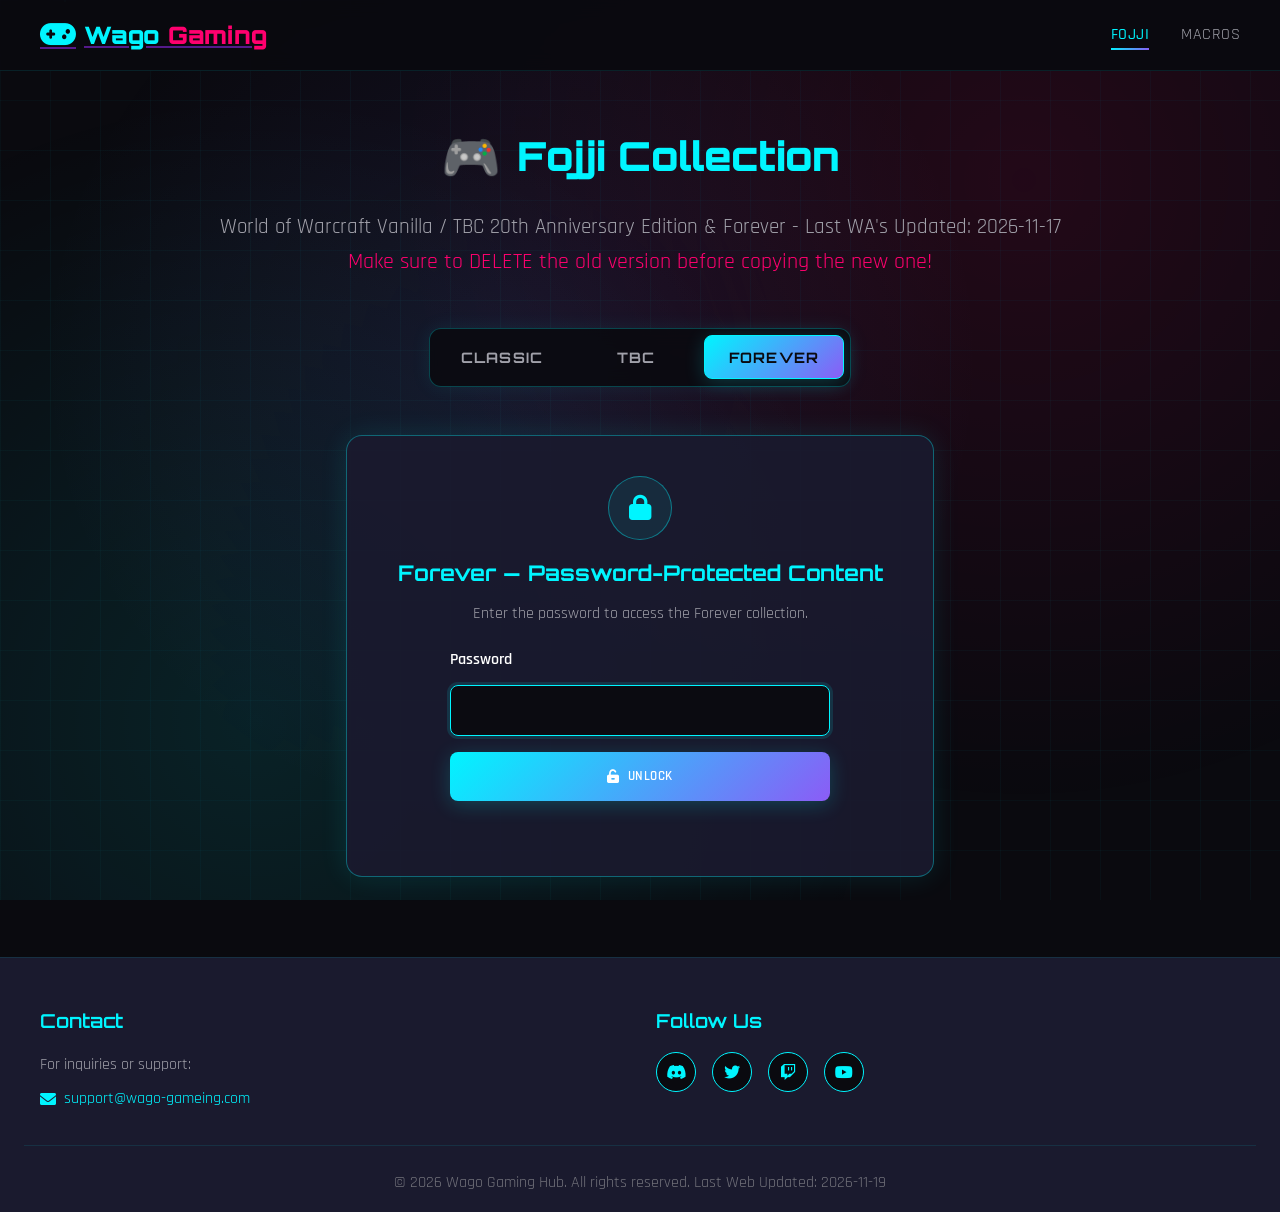
==== index.html @ a2da6bec "- repair a character formats" ====
<!doctype html>
<html lang="en">
  <head>
    <meta charset="UTF-8" />
    <meta name="viewport" content="width=device-width, initial-scale=1.0" />
    <title>Wago Gaming Hub</title>
    <link rel="icon" type="image/svg+xml" href="icons/favicon.ico" />
    <link rel="stylesheet" href="styles.css" />
    <link
      href="https://fonts.googleapis.com/css2?family=Orbitron:wght@400;700;900&family=Rajdhani:wght@300;400;500;600;700&display=swap"
      rel="stylesheet"
    />
    <link rel="stylesheet" href="https://cdnjs.cloudflare.com/ajax/libs/font-awesome/6.0.0/css/all.min.css" />
  </head>
  <body>
    <div class="background-animation">
      <div class="floating-particles"></div>
      <div class="grid-overlay"></div>
    </div>

    <header class="header">
      <nav class="navbar">
        <a href="">
          <div class="logo">
            <i class="fas fa-gamepad"></i>
            <span>Wago <span class="accent">Gaming</span></span>
          </div>
        </a>
        <ul class="nav-links">
          <li><a href="#fojji" class="nav-link active">Fojji</a></li>
          <!--  <li><a href="/files/addons/RXPGuides-v4.10.1.rar" class="nav-link">RestedXP-Forever</a></li>
          <li><a href="/files/addons/Zygor_Release 8.1.35624.rar" class="nav-link">Zygor</a></li>-->
          <li>
            <button id="openMacros" class="nav-link nav-btn">Macros</button>
          </li>
        </ul>
        <div class="hamburger">
          <span></span>
          <span></span>
          <span></span>
        </div>
      </nav>
    </header>

    <main class="main-content">
      <section id="fojji" class="content-section">
        <div class="section-header">
          <h2 class="section-title">
            <span class="section-icon">🎮</span>
            Fojji Collection
          </h2>
          <p class="section-subtitle">
            World of Warcraft Vanilla / TBC 20th Anniversary Edition & Forever - Last WA's Updated: 2026-11-17
          </p>
          <p class="section-info">Make sure to DELETE the old version before copying the new one!</p>

          <!-- MENU -->
          <div id="menuSelect" class="content-menu" role="tablist" aria-label="WoW versions">
            <button type="button" class="content-menu-item" data-menu="ClassicMenu" role="tab" aria-selected="false">
              Classic
            </button>
            <button type="button" class="content-menu-item" data-menu="TBCMenu" role="tab" aria-selected="false">
              TBC
            </button>
            <!--  <button type="button" class="content-menu-item" data-menu="WotLKMenu" role="tab" aria-selected="false">
              WotLK
            </button>-->
            <button
              type="button"
              class="content-menu-item active"
              data-menu="ForeverMenu"
              role="tab"
              aria-selected="true"
            >
              Forever
            </button>
          </div>

          <div id="emptyMenuMessage" class="menu-empty-message" hidden>
            <i class="fas fa-info-circle"></i>
            <span>Ehhez a verzióhoz jelenleg nincs feltöltött adat.</span>
          </div>
        </div>

        <!-- General Tools -->
        <div id="ClassicMenuGeneral" class="category-block">
          <h3 class="category-title">
            <i class="fas fa-cogs"></i>
            General Tools Classic
          </h3>
          <div class="ui-grid">
            <div class="ui-card general">
              <div class="ui-card-header">
                <img src="icons/general/curseforge.png" alt="FojjiCore" width="48" height="48" />
                <span class="version">v1.15.7</span>
              </div>
              <h4>Fojji Core addon</h4>
              <div class="ui-card-footer">
                <a href="https://www.curseforge.com/wow/addons/fojjicore" class="btn-view" target="_blank">
                  <i class="fa-solid fa-copy"></i> CurseForge
                </a>
              </div>
            </div>

            <div class="ui-card general">
              <div class="ui-card-header">
                <img src="icons/general/cog.ico" alt="Essentials" width="48" height="48" />
                <span class="version" title="Older version: 1.0.0">v1.0.1</span>
              </div>
              <h4>Essentials</h4>
              <div class="ui-card-footer">
                <a href="files/classic/essentials.txt" class="btn-download" target="_blank" download>
                  <i class="fas fa-download"></i> Download
                </a>
                <button class="btn-copy" data-file="files/classic/essentials.txt">
                  <i class="fa-solid fa-copy"></i> Copy WA
                </button>
              </div>
            </div>

            <div class="ui-card general">
              <div class="ui-card-header">
                <img src="icons/general/anchor.ico" alt="Anchor" width="48" height="48" />
                <span class="version" title="Older version: 1.0.0">v1.0.1</span>
              </div>
              <h4>Raid Pack Anchor</h4>
              <div class="ui-card-footer">
                <a href="files/classic/raid-pack-anchor.txt" class="btn-download" target="_blank" download>
                  <i class="fas fa-download"></i> Download
                </a>
                <button class="btn-copy" data-file="files/classic/raid-pack-anchor.txt">
                  <i class="fa-solid fa-copy"></i> Copy WA
                </button>
              </div>
            </div>

            <div class="ui-card general">
              <div class="ui-card-header">
                <img src="icons/general/consu.ico" alt="Consume" width="48" height="48" />
                <!-- <span class="version-new">new ver.</span> -->
                <span class="version" title="Older version: 1.0.0">v1.0.8</span>
              </div>
              <h4>Consume Bar</h4>
              <div class="ui-card-footer">
                <a href="files/classic/consume-bar.txt" class="btn-download" target="_blank" download>
                  <i class="fas fa-download"></i> Download
                </a>
                <button class="btn-copy" data-file="files/classic/consume-bar.txt">
                  <i class="fa-solid fa-copy"></i> Copy WA
                </button>
              </div>
            </div>
            <div class="ui-card general">
              <div class="ui-card-header">
                <img src="icons/general/enemynameplate.png" alt="enemynameplate" width="48" height="48" />
                <!-- <span class="version-new">New</span> -->
                <span class="version" title="Older version: 1.0.0">v1.0.1</span>
              </div>
              <h4>Enemy Nameplate</h4>
              <div class="ui-card-footer">
                <a href="files/classic/enemynameplate.txt" class="btn-download" target="_blank" download>
                  <i class="fas fa-download"></i> Download
                </a>
                <button class="btn-copy" data-file="files/classic/enemynameplate.txt">
                  <i class="fa-solid fa-copy"></i> Copy WA
                </button>
              </div>
            </div>
            <div class="ui-card general">
              <div class="ui-card-header">
                <img src="icons/general/classicautomarker.png" alt="classicautomarker.txt" width="48" height="48" />
                <!-- <span class="version-new">New</span> -->
                <span class="version" title="Older version: 1.0.0">v1.0.1</span>
              </div>
              <h4>Classic Auto Marker</h4>
              <div class="ui-card-footer">
                <a href="files/classic/classicautomarker.txt" class="btn-download" target="_blank" download>
                  <i class="fas fa-download"></i> Download
                </a>
                <button class="btn-copy" data-file="files/classic/classicautomarker.txt">
                  <i class="fa-solid fa-copy"></i> Copy WA
                </button>
              </div>
            </div>
          </div>
        </div>

        <!-- Raid Packs -->
        <div id="ClassicMenuRaids" class="category-block">
          <h3 class="category-title">
            <i class="fas fa-dungeon"></i>
            Raid Packs Classic
          </h3>

          <div class="ui-grid">
            <div class="ui-card raid">
              <div class="ui-card-header">
                <img src="icons/classic/naxx.svg" alt="Naxxramas" width="48" height="48" />
                <!-- <span class="version-new">new ver.</span> -->
                <span class="version" title="Older version: 1.0.1">v1.0.15</span>
              </div>
              <h4>Naxxramas</h4>
              <div class="ui-card-footer">
                <a href="files/classic/naxxramas.txt" class="btn-download" target="_blank" download>
                  <i class="fas fa-download"></i> Download
                </a>
                <button class="btn-copy" data-file="files/classic/naxxramas.txt">
                  <i class="fa-solid fa-copy"></i> Copy WA
                </button>
              </div>
            </div>

            <div class="ui-card raid">
              <div class="ui-card-header">
                <img src="icons/classic/aq.png" alt="AQ" width="48" height="48" />
                <span class="version" title="Older version: 1.0.6">v1.0.7</span>
              </div>
              <h4>Temple of Ahn'Qiraj</h4>
              <div class="ui-card-footer">
                <a href="files/classic/aq40.txt" class="btn-download" target="_blank" download>
                  <i class="fas fa-download"></i> Download
                </a>
                <button class="btn-copy" data-file="files/classic/aq40.txt">
                  <i class="fa-solid fa-copy"></i> Copy WA
                </button>
              </div>
            </div>

            <div class="ui-card raid">
              <div class="ui-card-header">
                <img src="icons/classic/zulgurub.png" alt="ZG" width="48" height="48" />
                <span class="version" title="Older version: 1.0.2">v1.0.4</span>
              </div>
              <h4>Zul'Gurub</h4>
              <div class="ui-card-footer">
                <a href="files/classic/zul-gurub.txt" class="btn-download" target="_blank" download>
                  <i class="fas fa-download"></i> Download
                </a>
                <button class="btn-copy" data-file="files/classic/zul-gurub.txt">
                  <i class="fa-solid fa-copy"></i> Copy WA
                </button>
              </div>
            </div>

            <div class="ui-card raid">
              <div class="ui-card-header">
                <img src="icons/classic/bwl.png" alt="BWL" width="48" height="48" />
                <span class="version" title="Older version: 1.0.5">v1.0.6</span>
              </div>
              <h4>Blackwing Lair</h4>
              <div class="ui-card-footer">
                <a href="files/classic/bwl.txt" class="btn-download" target="_blank" download>
                  <i class="fas fa-download"></i> Download
                </a>
                <button class="btn-copy" data-file="files/classic/bwl.txt">
                  <i class="fa-solid fa-copy"></i> Copy WA
                </button>
              </div>
            </div>

            <div class="ui-card raid">
              <div class="ui-card-header">
                <img src="icons/classic/mc.png" alt="MC" width="48" height="48" />
                <span class="version" title="Older version: 1.0.0">v1.0.3</span>
              </div>
              <h4>Molten Core</h4>
              <div class="ui-card-footer">
                <a href="files/classic/molten-core.txt" class="btn-download" target="_blank" download>
                  <i class="fas fa-download"></i> Download
                </a>
                <button class="btn-copy" data-file="files/classic/molten-core.txt">
                  <i class="fa-solid fa-copy"></i> Copy WA
                </button>
              </div>
            </div>
          </div>
        </div>
        <!-- General Tools TBC-->
        <div id="TBCMenuGeneral" class="category-block">
          <h3 class="category-title">
            <i class="fas fa-cogs"></i>
            General Tools TBC
          </h3>
          <div class="ui-grid">
            <div class="ui-card general">
              <div class="ui-card-header">
                <img src="icons/general/curseforge.png" alt="FojjiCore" width="48" height="48" />
                <span class="version">v1.15.7</span>
              </div>
              <h4>Fojji Core addon</h4>
              <div class="ui-card-footer">
                <a href="https://www.curseforge.com/wow/addons/fojjicore" class="btn-view" target="_blank">
                  <i class="fa-solid fa-copy"></i> CurseForge
                </a>
              </div>
            </div>
            <div class="ui-card general">
              <div class="ui-card-header">
                <img src="icons/TBC/Teron.png" alt="TeronGame" width="48" height="48" />
                <span class="version">v1.0.0</span>
              </div>
              <h4>TeronGame</h4>
              <div class="ui-card-footer">
                <a href="https://zsolikacska.github.io/TeronGame/" class="btn-view" target="_blank">
                  <i class="fa-solid fa-copy"></i> LINK
                </a>
              </div>
            </div>
            <div class="ui-card general">
              <div class="ui-card-header">
                <img src="icons/TBC/dungeontbc.png" alt="DungeonPack1" width="48" height="48" />
                <span class="version" title="Older version: 1.0.11">v1.0.12</span>
              </div>
              <h4>Dungeon Pack 1</h4>
              <div class="ui-card-footer">
                <a href="files/TBC/dungeon_pack_1.txt" class="btn-download" target="_blank" download>
                  <i class="fas fa-download"></i> Download
                </a>
                <button class="btn-copy" data-file="files/TBC/dungeon_pack_1.txt">
                  <i class="fa-solid fa-copy"></i> Copy WA
                </button>
              </div>
            </div>
            <div class="ui-card general">
              <div class="ui-card-header">
                <img src="icons/TBC/dungeontbc.png" alt="DungeonPack1" width="48" height="48" />
                <span class="version" title="Older version: 1.0.6">v1.0.7</span>
              </div>
              <h4>Dungeon Pack 2</h4>
              <div class="ui-card-footer">
                <a href="files/TBC/dungeon_pack_2.txt" class="btn-download" target="_blank" download>
                  <i class="fas fa-download"></i> Download
                </a>
                <button class="btn-copy" data-file="files/TBC/dungeon_pack_2.txt">
                  <i class="fa-solid fa-copy"></i> Copy WA
                </button>
              </div>
            </div>
            <div class="ui-card general">
              <div class="ui-card-header">
                <img src="icons/TBC/dungeontbc.png" alt="DungeonPack1" width="48" height="48" />
                <span class="version" title="Older version: 1.0.1">v1.0.2</span>
              </div>
              <h4>Dungeon Packs API</h4>
              <div class="ui-card-footer">
                <a href="files/TBC/dungeon_pack_ext.txt" class="btn-download" target="_blank" download>
                  <i class="fas fa-download"></i> Download
                </a>
                <button class="btn-copy" data-file="files/TBC/dungeon_pack_ext.txt">
                  <i class="fa-solid fa-copy"></i> Copy WA
                </button>
              </div>
            </div>
            <!--
            <div class="ui-card general">
              <div class="ui-card-header">
                <img src="icons/general/cog.ico" alt="Essentials" width="48" height="48" />
                <span class="version" title="Older version: 1.0.0">v1.0.1</span>
              </div>
              <h4>Essentials</h4>
              <div class="ui-card-footer">
                <a href="files/TBC/essentials.txt" class="btn-download" target="_blank" download>
                  <i class="fas fa-download"></i> Download
                </a>
                <button class="btn-copy" data-file="files/TBC/essentials.txt">
                  <i class="fa-solid fa-copy"></i> Copy WA
                </button>
              </div>
            </div>

            <div class="ui-card general">
              <div class="ui-card-header">
                <img src="icons/general/anchor.ico" alt="Anchor" width="48" height="48" />
                <span class="version" title="Older version: 1.0.0">v1.0.1</span>
              </div>
              <h4>Raid Pack Anchor</h4>
              <div class="ui-card-footer">
                <a href="files/TBC/raid-pack-anchor.txt" class="btn-download" target="_blank" download>
                  <i class="fas fa-download"></i> Download
                </a>
                <button class="btn-copy" data-file="files/TBC/raid-pack-anchor.txt">
                  <i class="fa-solid fa-copy"></i> Copy WA
                </button>
              </div>
            </div>

            <div class="ui-card general">
              <div class="ui-card-header">
                <img src="icons/general/consu.ico" alt="Consume" width="48" height="48" />
                <span class="version-new">new ver.</span>
                <span class="version" title="Older version: 1.0.0">v1.0.8</span>
              </div>
              <h4>Consume Bar</h4>
              <div class="ui-card-footer">
                <a href="files/TBC/consume-bar.txt" class="btn-download" target="_blank" download>
                  <i class="fas fa-download"></i> Download
                </a>
                <button class="btn-copy" data-file="files/TBC/consume-bar.txt">
                  <i class="fa-solid fa-copy"></i> Copy WA
                </button>
              </div>
            </div>
            <div class="ui-card general">
              <div class="ui-card-header">
                <img src="icons/general/enemynameplate.png" alt="enemynameplate" width="48" height="48" />
                <span class="version-new">New</span>
                <span class="version" title="Older version: 1.0.0">v1.0.1</span>
              </div>
              <h4>Enemy Nameplate</h4>
              <div class="ui-card-footer">
                <a href="files/TBC/enemynameplate.txt" class="btn-download" target="_blank" download>
                  <i class="fas fa-download"></i> Download
                </a>
                <button class="btn-copy" data-file="files/TBC/enemynameplate.txt">
                  <i class="fa-solid fa-copy"></i> Copy WA
                </button>
              </div>
            </div>  -->
            <div class="ui-card general">
              <div class="ui-card-header">
                <img src="icons/general/classicautomarker.png" alt="tbcautomarker" width="48" height="48" />
                <!-- <span class="version-new">New</span> -->
                <span class="version" title="Older version: 1.0.0">v1.0.2</span>
              </div>
              <h4>TBC Auto Marker</h4>
              <div class="ui-card-footer">
                <a href="files/TBC/auto_marker_tbc.txt" class="btn-download" target="_blank" download>
                  <i class="fas fa-download"></i> Download
                </a>
                <button class="btn-copy" data-file="files/TBC/auto_marker_tbc.txt">
                  <i class="fa-solid fa-copy"></i> Copy WA
                </button>
              </div>
            </div>
            <div class="ui-card general">
              <div class="ui-card-header">
                <img src="icons/general/buff_tracker.png" alt="tbcbuff_tracker" width="48" height="48" />
                <!-- <span class="version-new">New</span> -->
                <span class="version" title="Older version: 1.0.0">v1.0.0</span>
              </div>
              <h4>Buff tracker</h4>
              <div class="ui-card-footer">
                <a href="files/TBC/buff_tracker.txt" class="btn-download" target="_blank" download>
                  <i class="fas fa-download"></i> Download
                </a>
                <button class="btn-copy" data-file="files/TBC/buff_tracker.txt">
                  <i class="fa-solid fa-copy"></i> Copy WA
                </button>
              </div>
            </div>
            <div class="ui-card general">
              <div class="ui-card-header">
                <img src="icons/general/debuff_tracker.png" alt="tbcbuff_tracker" width="48" height="48" />
                <!-- <span class="version-new">New</span> -->
                <span class="version" title="Older version: 1.0.0">v1.0.2</span>
              </div>
              <h4>Debuff tracker</h4>
              <div class="ui-card-footer">
                <a href="files/TBC/debuff_tracker.txt" class="btn-download" target="_blank" download>
                  <i class="fas fa-download"></i> Download
                </a>
                <button class="btn-copy" data-file="files/TBC/debuff_tracker.txt">
                  <i class="fa-solid fa-copy"></i> Copy WA
                </button>
              </div>
            </div>
            <div class="ui-card general">
              <div class="ui-card-header">
                <img src="icons/general/gear_checker.png" alt="tbcgear_checker" width="48" height="48" />
                <!-- <span class="version-new">New</span> -->
                <span class="version" title="Older version: 1.0.0">v1.0.0</span>
              </div>
              <h4>Gear checker</h4>
              <div class="ui-card-footer">
                <a href="files/TBC/gear_checker.txt" class="btn-download" target="_blank" download>
                  <i class="fas fa-download"></i> Download
                </a>
                <button class="btn-copy" data-file="files/TBC/gear_checker.txt">
                  <i class="fa-solid fa-copy"></i> Copy WA
                </button>
              </div>
            </div>
            <div class="ui-card general">
              <div class="ui-card-header">
                <img
                  src="icons/general/item_and_trinket_tracker.png"
                  alt="tbcitem_and_trinket_tracker"
                  width="48"
                  height="48"
                />
                <!-- <span class="version-new">New</span> -->
                <span class="version" title="Older version: 1.0.6">v1.0.7</span>
              </div>
              <h4>Item & trinket tracker</h4>
              <div class="ui-card-footer">
                <a href="files/TBC/item_and_trinket_tracker.txt" class="btn-download" target="_blank" download>
                  <i class="fas fa-download"></i> Download
                </a>
                <button class="btn-copy" data-file="files/TBC/item_and_trinket_tracker.txt">
                  <i class="fa-solid fa-copy"></i> Copy WA
                </button>
              </div>
            </div>
            <div class="ui-card general">
              <div class="ui-card-header">
                <img src="icons/general/town_consume_helper.png" alt="tbctown_consume_helper" width="48" height="48" />
                <!-- <span class="version-new">New</span> -->
                <span class="version" title="Older version: 1.0.0">v1.0.4</span>
              </div>
              <h4>Town consume helper</h4>
              <div class="ui-card-footer">
                <a href="files/TBC/town_consume_helper.txt" class="btn-download" target="_blank" download>
                  <i class="fas fa-download"></i> Download
                </a>
                <button class="btn-copy" data-file="files/TBC/town_consume_helper.txt">
                  <i class="fa-solid fa-copy"></i> Copy WA
                </button>
              </div>
            </div>
            <div class="ui-card general">
              <div class="ui-card-header">
                <img src="icons/general/consumable2_re.png" alt="tbc_consumable" width="48" height="48" />
                <!-- <span class="version-new">New</span> -->
                <span class="version" title="Older version: 1.0.0">v1.0.4</span>
              </div>
              <h4>Consumables</h4>
              <div class="ui-card-footer">
                <a href="files/TBC/consumable.txt" class="btn-download" target="_blank" download>
                  <i class="fas fa-download"></i> Download
                </a>
                <button class="btn-copy" data-file="files/TBC/consumable.txt">
                  <i class="fa-solid fa-copy"></i> Copy WA
                </button>
              </div>
            </div>
          </div>
        </div>

        <!-- Raid Packs TBC -->
        <div id="TBCMenuRaids" class="category-block">
          <h3 class="category-title">
            <i class="fas fa-dungeon"></i>
            Raid Packs TBC
          </h3>

          <div class="ui-grid">
            <div class="ui-card raid">
              <div class="ui-card-header">
                <img src="icons/TBC/swp.png" alt="SWP" width="48" height="48" />
                <!-- <span class="version-new">new ver.</span> -->
                <span class="version" title="Older version: 1.0.0">v1.0.0</span>
              </div>
              <h4>SWP</h4>
              <div class="ui-card-footer">
                <a href="files/TBC/swp.txt" class="btn-download" target="_blank" download>
                  <i class="fas fa-download"></i> Download
                </a>
                <button class="btn-copy" data-file="files/TBC/swp.txt"><i class="fa-solid fa-copy"></i> Copy WA</button>
              </div>
            </div>

            <div class="ui-card raid">
              <div class="ui-card-header">
                <img src="icons/TBC/zulaman.png" alt="Zul'Aman" width="48" height="48" />
                <!-- <span class="version-new">new ver.</span> -->
                <span class="version" title="Older version: 1.0.0">v1.0.5</span>
              </div>
              <h4>Zul'Aman</h4>
              <div class="ui-card-footer">
                <a href="files/TBC/zulaman.txt" class="btn-download" target="_blank" download>
                  <i class="fas fa-download"></i> Download
                </a>
                <button class="btn-copy" data-file="files/TBC/zulaman.txt">
                  <i class="fa-solid fa-copy"></i> Copy WA
                </button>
              </div>
            </div>

            <div class="ui-card raid">
              <div class="ui-card-header">
                <img src="icons/TBC/blacktemple.png" alt="Black Temple" width="48" height="48" />
                <!--<span class="version-new">New</span>--->
                <span class="version" title="Older version: 1.0.0">v1.1.0</span>
              </div>
              <h4>Black Temple part 1</h4>
              <div class="ui-card-footer">
                <a href="files/TBC/blacktemple_p1.txt" class="btn-download" target="_blank" download>
                  <i class="fas fa-download"></i> Download
                </a>
                <button class="btn-copy" data-file="files/TBC/blacktemple_p1.txt">
                  <i class="fa-solid fa-copy"></i> Copy WA
                </button>
              </div>
            </div>

            <div class="ui-card raid">
              <div class="ui-card-header">
                <img src="icons/TBC/blacktemple.png" alt="Black Temple" width="48" height="48" />
                <!--<span class="version-new">New</span>--->
                <span class="version" title="Older version: 1.0.0">v1.1.0</span>
              </div>
              <h4>Black Temple part 2</h4>
              <div class="ui-card-footer">
                <a href="files/TBC/blacktemple_p2.txt" class="btn-download" target="_blank" download>
                  <i class="fas fa-download"></i> Download
                </a>
                <button class="btn-copy" data-file="files/TBC/blacktemple_p2.txt">
                  <i class="fa-solid fa-copy"></i> Copy WA
                </button>
              </div>
            </div>

            <div class="ui-card raid">
              <div class="ui-card-header">
                <img src="icons/TBC/hyjal.png" alt="Hyjal" width="48" height="48" />
                <!--<span class="version-new">New</span>--->
                <span class="version" title="Older version: 1.0.0">v1.1.1</span>
              </div>
              <h4>Hyjal</h4>
              <div class="ui-card-footer">
                <a href="files/TBC/hyjal.txt" class="btn-download" target="_blank" download>
                  <i class="fas fa-download"></i> Download
                </a>
                <button class="btn-copy" data-file="files/TBC/hyjal.txt">
                  <i class="fa-solid fa-copy"></i> Copy WA
                </button>
              </div>
            </div>

            <div class="ui-card raid">
              <div class="ui-card-header">
                <img src="icons/TBC/hyjal.png" alt="BT & Hyjal" width="48" height="48" />
                <!--<span class="version-new">New</span>-->
                <span class="version" title="Older version: 1.0.0">v1.1.0</span>
              </div>
              <h4>BT & Hyjal Raid Frames</h4>
              <div class="ui-card-footer">
                <a href="files/TBC/bt_hyjal_raid_frames.txt" class="btn-download" target="_blank" download>
                  <i class="fas fa-download"></i> Download
                </a>
                <button class="btn-copy" data-file="files/TBC/bt_hyjal_raid_frames.txt">
                  <i class="fa-solid fa-copy"></i> Copy WA
                </button>
              </div>
            </div>

            <div class="ui-card raid">
              <div class="ui-card-header">
                <img src="icons/TBC/ssc.png" alt="SSCTK" width="48" height="48" />
                <!--  <span class="version-new">New</span> -->
                <span class="version" title="Older version: 2.0.0">v2.0.2</span>
              </div>
              <h4>SSC & TK</h4>
              <div class="ui-card-footer">
                <a href="files/TBC/ssctk.txt" class="btn-download" target="_blank" download>
                  <i class="fas fa-download"></i> Download
                </a>
                <button class="btn-copy" data-file="files/TBC/ssctk.txt">
                  <i class="fa-solid fa-copy"></i> Copy WA
                </button>
              </div>
            </div>

            <div class="ui-card raid">
              <div class="ui-card-header">
                <img src="icons/TBC/ssc.png" alt="SSCTK" width="48" height="48" />
                <!--  <span class="version-new">New</span> -->
                <span class="version" title="Older version: 1.0.0">v2.0.0</span>
              </div>
              <h4>SSC & TK Raid Frames</h4>
              <div class="ui-card-footer">
                <a href="files/TBC/ssctk_raid_frames.txt" class="btn-download" target="_blank" download>
                  <i class="fas fa-download"></i> Download
                </a>
                <button class="btn-copy" data-file="files/TBC/ssctk_raid_frames.txt">
                  <i class="fa-solid fa-copy"></i> Copy WA
                </button>
              </div>
            </div>

            <div class="ui-card raid">
              <div class="ui-card-header">
                <img src="icons/TBC/glm.png" alt="GLM" width="48" height="48" />
                <!-- <span class="version-new">New</span> -->
                <span class="version" title="Older version: 1.0.2">v1.0.3</span>
              </div>
              <h4>Gruul & Magtheridon</h4>
              <div class="ui-card-footer">
                <a href="files/TBC/glm.txt" class="btn-download" target="_blank" download>
                  <i class="fas fa-download"></i> Download
                </a>
                <button class="btn-copy" data-file="files/TBC/glm.txt"><i class="fa-solid fa-copy"></i> Copy WA</button>
              </div>
            </div>

            <div class="ui-card raid">
              <div class="ui-card-header">
                <img src="icons/TBC/karazhan.png" alt="Karazhan" width="48" height="48" />
                <!--  <span class="version-new">New</span> -->
                <span class="version" title="Older version: 1.0.5">v1.0.7</span>
              </div>
              <h4>Karazhan</h4>
              <div class="ui-card-footer">
                <a href="files/TBC/karazhan.txt" class="btn-download" target="_blank" download>
                  <i class="fas fa-download"></i> Download
                </a>
                <button class="btn-copy" data-file="files/TBC/karazhan.txt">
                  <i class="fa-solid fa-copy"></i> Copy WA
                </button>
              </div>
            </div>
            <div class="ui-card raid">
              <div class="ui-card-header">
                <img src="icons/TBC/karazhan.png" alt="Karazhan_raid_frames" width="48" height="48" />
                <!-- <span class="version-new">New</span> -->
                <span class="version" title="Older version: 1.0.0">v1.0.1</span>
              </div>
              <h4>Karazhan Raid Frames</h4>
              <div class="ui-card-footer">
                <a href="files/TBC/karazhan_raid_frames.txt" class="btn-download" target="_blank" download>
                  <i class="fas fa-download"></i> Download
                </a>
                <button class="btn-copy" data-file="files/TBC/karazhan_raid_frames.txt">
                  <i class="fa-solid fa-copy"></i> Copy WA
                </button>
              </div>
            </div>
          </div>
        </div>

        <!-- Forever content is kept encrypted in json and injected only after decryption. -->
        <div id="foreverLockPanel" class="forever-lock-panel" hidden>
          <div class="forever-lock-card">
            <div class="forever-lock-icon"><i class="fas fa-lock" aria-hidden="true"></i></div>
            <h3>Forever — Password-Protected Content</h3>
            <p>Enter the password to access the Forever collection.</p>
            <form id="foreverUnlockForm" autocomplete="on">
              <label for="foreverPassword">Password</label>
              <input
                id="foreverPassword"
                name="password"
                type="password"
                autocomplete="current-password"
                required
                minlength="1"
              />
              <button id="foreverUnlockButton" type="submit" class="btn btn-primary">
                <i class="fas fa-unlock-alt" aria-hidden="true"></i> Unlock
              </button>
              <p id="foreverUnlockMessage" class="forever-unlock-message" role="status" aria-live="polite"></p>
            </form>
          </div>
        </div>
        <div id="foreverContentMount" hidden></div>
      </section>
    </main>

    <!-- MACROS POPUP -->
    <div id="macrosModal" class="modal">
      <div class="modal-content">
        <span class="close-modal">&times;</span>
        <h3>Macros</h3>
        <div class="macro-buttons">
          <button
            class="btn-copy-macro"
            data-file="files/macros/gettohs.txt"
            data-tooltip="Go to instance, use macro, tadaa!"
          >
            GettoHS Macro
          </button>
          <button
            class="btn-copy-macro"
            data-file="files/macros/rightclickbuy.txt"
            data-tooltip="Edit/Use macro, spam right click on the NPC to buy!"
          >
            Buyer Macro
          </button>
          <button
            class="btn-copy-macro"
            data-file="files/macros/focus.txt"
            data-tooltip="Use macro - focus target and cast spell, and whisper the focused target!"
          >
            Focus Cast Macro
          </button>
          <button
            class="btn-copy-macro"
            data-file="files/macros/maxdistance.txt"
            data-tooltip="Use macro - Expand the view distance."
          >
            Max Distance Macro
          </button>
          <button
            class="btn-copy-macro"
            data-file="files/macros/rested.txt"
            data-tooltip="Use macro - show how many rested XP you have."
          >
            Rested XP Macro
          </button>
          <button
            class="btn-copy-macro"
            data-file="files/macros/nodeath.txt"
            data-tooltip="Use macro - disable death FX."
          >
            No Death FX Macro
          </button>
        </div>
      </div>
    </div>

    <footer class="footer">
      <div class="footer-content">
        <div class="footer-section">
          <h4>Contact</h4>
          <p>For inquiries or support:</p>
          <a href="mailto:support@wago-gameing.com" class="contact-link">
            <i class="fas fa-envelope"></i>
            support@wago-gameing.com
          </a>
        </div>
        <div class="footer-section">
          <h4>Follow Us</h4>
          <div class="social-links">
            <a href="https://discord.com/" target="_blank"><i class="fab fa-discord"></i></a>
            <a href="https://x.com/" target="_blank"><i class="fab fa-twitter"></i></a>
            <a href="https://www.twitch.tv/" target="_blank"><i class="fab fa-twitch"></i></a>
            <a href="https://www.youtube.com/" target="_blank"><i class="fab fa-youtube"></i></a>
          </div>
        </div>
      </div>
      <div class="footer-bottom">
        <p>&copy; 2026 Wago Gaming Hub. All rights reserved. Last Web Updated: 2026-11-19</p>
      </div>
    </footer>
    <script src="script.js"></script>
  </body>
</html>
---- styles.css ----
/* Reset and Base Styles */
* {
    margin: 0;
    padding: 0;
    box-sizing: border-box;
}

:root {
    /* Modern Gaming Color Palette */
    --primary-color: #00f5ff;
    --secondary-color: #ff006e;
    --accent-color: #8b5cf6;
    --success-color: #10b981;
    --warning-color: #f59e0b;
    --error-color: #ef4444;
    
    /* Dark Theme Colors */
    --bg-primary: #0a0a0f;
    --bg-secondary: #1a1a2e;
    --bg-tertiary: #16213e;
    --bg-card: #1e1e2e;
    --bg-hover: #2a2a3e;
    
    /* Text Colors */
    --text-primary: #ffffff;
    --text-secondary: #a1a1aa;
    --text-muted: #71717a;
    
    /* Gradients */
    --gradient-primary: linear-gradient(135deg, var(--primary-color), var(--accent-color));
    --gradient-secondary: linear-gradient(135deg, var(--secondary-color), var(--accent-color));
    --gradient-dark: linear-gradient(135deg, #1a1a2e, #16213e);
    
    /* Fonts */
    --font-primary: 'Orbitron', monospace;
    --font-secondary: 'Rajdhani', sans-serif;
    
    /* Spacing */
    --spacing-xs: 0.25rem;
    --spacing-sm: 0.5rem;
    --spacing-md: 1rem;
    --spacing-lg: 1.5rem;
    --spacing-xl: 2rem;
    --spacing-2xl: 3rem;
    
    /* Border Radius */
    --border-radius: 0.5rem;
    --border-radius-lg: 1rem;
    
    /* Shadows */
    --shadow-sm: 0 2px 10px rgba(0, 245, 255, 0.1);
    --shadow-md: 0 4px 20px rgba(0, 245, 255, 0.2);
    --shadow-lg: 0 8px 40px rgba(0, 245, 255, 0.3);
    --shadow-glow: 0 0 20px rgba(0, 245, 255, 0.5);
    
    /* Transitions */
    --transition-fast: 0.2s ease;
    --transition-normal: 0.3s ease;
    --transition-slow: 0.5s ease;
}

body {
    font-family: var(--font-secondary);
    background: var(--bg-primary);
    color: var(--text-primary);
    line-height: 1.6;
    overflow-x: hidden;
}

/* Background Animation */
.background-animation {
    position: fixed;
    top: 0;
    left: 0;
    width: 100%;
    height: 100%;
    z-index: -1;
    overflow: hidden;
}

.floating-particles {
    position: absolute;
    width: 100%;
    height: 100%;
    background: radial-gradient(circle at 20% 80%, rgba(0, 245, 255, 0.1) 0%, transparent 50%),
                radial-gradient(circle at 80% 20%, rgba(255, 0, 110, 0.1) 0%, transparent 50%),
                radial-gradient(circle at 40% 40%, rgba(139, 92, 246, 0.1) 0%, transparent 50%);
    animation: float 10s ease-in-out infinite;
}

.grid-overlay {
    position: absolute;
    width: 100%;
    height: 100%;
    background-image: 
        linear-gradient(rgba(0, 245, 255, 0.03) 1px, transparent 1px),
        linear-gradient(90deg, rgba(0, 245, 255, 0.03) 1px, transparent 1px);
    background-size: 50px 50px;
    animation: gridMove 20s linear infinite;
}

@keyframes float {
    0%, 100% { transform: translateY(0px) rotate(0deg); }
    50% { transform: translateY(-20px) rotate(180deg); }
}

@keyframes gridMove {
    0% { transform: translate(0, 0); }
    100% { transform: translate(50px, 50px); }
}

/* Header Styles */
.header {
    position: fixed;
    top: 0;
    left: 0;
    width: 100%;
    background: rgba(10, 10, 15, 0.95);
    backdrop-filter: blur(10px);
    border-bottom: 1px solid rgba(0, 245, 255, 0.1);
    z-index: 1000;
    padding: 0 var(--spacing-lg);
}

.navbar {
    display: flex;
    justify-content: space-between;
    align-items: center;
    max-width: 1200px;
    margin: 0 auto;
    height: 70px;
}

.logo {
    display: flex;
    align-items: center;
    font-family: var(--font-primary);
    font-size: 1.5rem;
    font-weight: 900;
    color: var(--primary-color);
    text-decoration: none;
    gap: var(--spacing-sm);
}

.logo i {
    font-size: 1.8rem;
    animation: pulse 2s infinite;
}

.logo .accent {
    color: var(--secondary-color);
}

@keyframes pulse {
    0%, 100% { transform: scale(1); }
    50% { transform: scale(1.1); }
}

.nav-links {
    display: flex;
    list-style: none;
    gap: var(--spacing-xl);
}

.nav-link {
    color: var(--text-secondary);
    text-decoration: none;
    font-weight: 500;
    text-transform: uppercase;
    letter-spacing: 0.5px;
    position: relative;
    transition: var(--transition-normal);
}

.nav-link::after {
    content: '';
    position: absolute;
    bottom: -5px;
    left: 0;
    width: 0;
    height: 2px;
    background: var(--gradient-primary);
    transition: var(--transition-normal);
}

.nav-link:hover,
.nav-link.active {
    color: var(--primary-color);
}

.nav-link:hover::after,
.nav-link.active::after {
    width: 100%;
}

.hamburger {
    display: none;
    flex-direction: column;
    cursor: pointer;
}

.hamburger span {
    width: 25px;
    height: 3px;
    background: var(--primary-color);
    margin: 3px 0;
    transition: var(--transition-normal);
}

/* Main Content */
.main-content {
    margin-top: 70px;
}

/* Hero Section */
.hero-section {
    min-height: 100vh;
    display: flex;
    align-items: center;
    justify-content: center;
    padding: var(--spacing-2xl);
    background: var(--gradient-dark);
    position: relative;
}

.hero-content {
    max-width: 1200px;
    display: grid;
    grid-template-columns: 1fr 1fr;
    gap: var(--spacing-2xl);
    align-items: center;
}

.hero-text {
    z-index: 2;
}

.hero-title {
    font-family: var(--font-primary);
    font-size: clamp(2rem, 5vw, 4rem);
    font-weight: 900;
    margin-bottom: var(--spacing-md);
    line-height: 1.1;
}

.glitch {
    position: relative;
    display: inline-block;
    color: var(--primary-color);
    animation: glitch 3s infinite;
}

.glitch::before,
.glitch::after {
    content: attr(data-text);
    position: absolute;
    top: 0;
    left: 0;
    width: 100%;
    height: 100%;
}

.glitch::before {
    color: var(--secondary-color);
    animation: glitchTop 3s infinite;
    clip-path: polygon(0 0, 100% 0, 100% 35%, 0 35%);
}

.glitch::after {
    color: var(--accent-color);
    animation: glitchBottom 3s infinite;
    clip-path: polygon(0 65%, 100% 65%, 100% 100%, 0 100%);
}

@keyframes glitch {
    0%, 100% { transform: translate(0); }
    20% { transform: translate(-2px, 2px); }
    40% { transform: translate(-2px, -2px); }
    60% { transform: translate(2px, 2px); }
    80% { transform: translate(2px, -2px); }
}

@keyframes glitchTop {
    0%, 100% { transform: translate(0); }
    20% { transform: translate(-2px, -2px); }
    40% { transform: translate(-2px, 2px); }
    60% { transform: translate(2px, -2px); }
    80% { transform: translate(2px, 2px); }
}

@keyframes glitchBottom {
    0%, 100% { transform: translate(0); }
    20% { transform: translate(-2px, 2px); }
    40% { transform: translate(-2px, -2px); }
    60% { transform: translate(2px, 2px); }
    80% { transform: translate(2px, -2px); }
}

.subtitle {
    display: block;
    font-size: 1.2rem;
    color: var(--text-secondary);
    margin-top: var(--spacing-sm);
}

.hero-description {
    font-size: 1.1rem;
    color: var(--text-secondary);
    margin-bottom: var(--spacing-xl);
    line-height: 1.8;
}

.hero-buttons {
    display: flex;
    gap: var(--spacing-md);
    flex-wrap: wrap;
}

/* Button Styles */
.btn {
    display: inline-flex;
    align-items: center;
    gap: var(--spacing-sm);
    padding: var(--spacing-md) var(--spacing-xl);
    border: none;
    border-radius: var(--border-radius);
    font-family: var(--font-secondary);
    font-weight: 600;
    text-transform: uppercase;
    letter-spacing: 0.5px;
    cursor: pointer;
    transition: var(--transition-normal);
    position: relative;
    overflow: hidden;
}

.btn::before {
    content: '';
    position: absolute;
    top: 50%;
    left: 50%;
    width: 0;
    height: 0;
    background: rgba(255, 255, 255, 0.1);
    border-radius: 50%;
    transform: translate(-50%, -50%);
    transition: var(--transition-slow);
}

.btn:hover::before {
    width: 300px;
    height: 300px;
}

.btn-primary {
    background: var(--gradient-primary);
    color: var(--text-primary);
    box-shadow: var(--shadow-md);
}

.btn-primary:hover {
    transform: translateY(-2px);
    box-shadow: var(--shadow-lg);
}

.btn-secondary {
    background: transparent;
    color: var(--primary-color);
    border: 2px solid var(--primary-color);
}

.btn-secondary:hover {
    background: var(--primary-color);
    color: var(--bg-primary);
    transform: translateY(-2px);
}

/* Hero Visual */
.hero-visual {
    position: relative;
    height: 400px;
    display: flex;
    align-items: center;
    justify-content: center;
}

.floating-ui-elements {
    position: relative;
    width: 100%;
    height: 100%;
}

.ui-element {
    position: absolute;
    display: flex;
    flex-direction: column;
    align-items: center;
    gap: var(--spacing-sm);
    padding: var(--spacing-md);
    background: rgba(30, 30, 46, 0.8);
    border: 1px solid var(--primary-color);
    border-radius: var(--border-radius);
    backdrop-filter: blur(10px);
    animation: float 3s ease-in-out infinite;
}

.ui-element i {
    font-size: 2rem;
    color: var(--primary-color);
}

.ui-element span {
    font-size: 0.9rem;
    color: var(--text-secondary);
    font-weight: 500;
}

.ui-element-1 {
    top: 20%;
    left: 10%;
    animation-delay: 0s;
}

.ui-element-2 {
    top: 50%;
    right: 20%;
    animation-delay: 1s;
}

.ui-element-3 {
    bottom: 20%;
    left: 30%;
    animation-delay: 2s;
}

/* Content Sections */
.content-section {
    padding: var(--spacing-2xl);
    max-width: 1200px;
    margin: 0 auto;
}

.section-header {
    text-align: center;
    margin-bottom: var(--spacing-2xl);
}

.section-title {
    font-family: var(--font-primary);
    font-size: 2.5rem;
    font-weight: 900;
    color: var(--primary-color);
    margin-bottom: var(--spacing-md);
    display: flex;
    align-items: center;
    justify-content: center;
    gap: var(--spacing-md);
}

.section-icon {
    font-size: 3rem;
    animation: bounce 2s infinite;
}

@keyframes bounce {
    0%, 100% { transform: translateY(0); }
    50% { transform: translateY(-10px); }
}

.section-subtitle {
    color: var(--text-secondary);
    font-size: 1.3rem;
}

.section-info {
    text-align: center;
    margin-bottom: var(--spacing-2xl);
    color: var(--secondary-color);
    font-size: 1.4rem;
    max-width: 600px;
    margin-left: auto;
    margin-right: auto;
}


/* Content Grid */
.content-grid {
    display: flex;
    flex-direction: column;
    gap: var(--spacing-2xl);
}

.category-block {
    background: var(--bg-card);
    border-radius: var(--border-radius-lg);
    padding: var(--spacing-xl);
    border: 1px solid rgba(0, 245, 255, 0.1);
    transition: var(--transition-normal);
}

.category-block:hover {
    border-color: var(--primary-color);
    box-shadow: var(--shadow-md);
}

.category-title {
    font-family: var(--font-primary);
    font-size: 1.5rem;
    font-weight: 700;
    color: var(--primary-color);
    margin-bottom: var(--spacing-lg);
    display: flex;
    align-items: center;
    gap: var(--spacing-sm);
}

.category-title i {
    font-size: 1.2rem;
}

/* UI Grid */
.ui-grid {
    display: grid;
    grid-template-columns: repeat(auto-fit, minmax(280px, 1fr));
    gap: var(--spacing-lg);
}

.ui-card {
    background: var(--bg-secondary);
    border-radius: var(--border-radius);
    padding: var(--spacing-lg);
    border: 1px solid rgba(0, 245, 255, 0.1);
    transition: var(--transition-normal);
    position: relative;
    overflow: hidden;
}

.ui-card::before {
    content: '';
    position: absolute;
    top: 0;
    left: -100%;
    width: 100%;
    height: 100%;
    background: linear-gradient(90deg, transparent, rgba(0, 245, 255, 0.1), transparent);
    transition: var(--transition-slow);
}

.ui-card:hover::before {
    left: 100%;
}

.ui-card:hover {
    transform: translateY(-5px);
    border-color: var(--primary-color);
    box-shadow: var(--shadow-lg);
}

.ui-card-header {
    display: flex;
    justify-content: space-between;
    align-items: center;
    margin-bottom: var(--spacing-md);
}

.ui-card-header i {
    font-size: 1.5rem;
    color: var(--primary-color);
}

.version {
    background: var(--gradient-primary);
    color: var(--text-primary);
    padding: var(--spacing-xs) var(--spacing-sm);
    border-radius: 20px;
    font-size: 0.8rem;
    font-weight: 600;
}
.version-new {
    background: var(--gradient-primary);
    color: var(--secondary-color);
    padding: var(--spacing-xs) var(--spacing-sm);
    border-radius: 20px;
    font-size: 1rem;
    font-weight: 600;
     /* ✨ Animáció beállítás */
    animation: bounce 2s infinite ease-in-out;
}

.ui-card h4 {
    font-family: var(--font-primary);
    font-size: 1.2rem;
    font-weight: 600;
    color: var(--text-primary);
    margin-bottom: var(--spacing-lg);
}

.ui-card-footer {
    display: flex;
    gap: var(--spacing-sm);
}

.btn-card {
    flex: 1;
    display: flex;
    align-items: center;
    justify-content: center;
    gap: var(--spacing-xs);
    padding: var(--spacing-sm) var(--spacing-md);
    border: none;
    border-radius: var(--border-radius);
    font-family: var(--font-secondary);
    font-weight: 600;
    font-size: 0.9rem;
    cursor: pointer;
    transition: var(--transition-normal);
    background: var(--primary-color);
    color: var(--bg-primary);
}

.btn-card:hover {
    transform: translateY(-2px);
    box-shadow: var(--shadow-md);
}

.btn-preview {
    background: transparent;
    color: var(--primary-color);
    border: 1px solid var(--primary-color);
}

.btn-preview:hover {
    background: var(--primary-color);
    color: var(--bg-primary);
}

.btn-download {
    flex: 1;
    display: flex;
    align-items: center;
    justify-content: center;
    gap: var(--spacing-xs);
    padding: var(--spacing-sm) var(--spacing-md);
    border: none;
    border-radius: var(--border-radius);
    font-family: var(--font-secondary);
    font-weight: 600;
    font-size: 0.9rem;
    cursor: pointer;
    transition: var(--transition-normal);
    background: var(--primary-color);
    color: var(--bg-primary);
}

.btn-download:hover {
    transform: translateY(-2px);
    box-shadow: var(--shadow-md);
}

.btn-copy {
    flex: 1;
    display: flex;
    align-items: center;
    justify-content: center;
    gap: var(--spacing-xs);
    padding: var(--spacing-sm) var(--spacing-md);
    border: none;
    border-radius: var(--border-radius);
    font-family: var(--font-secondary);
    font-weight: 600;
    font-size: 0.9rem;
    cursor: pointer;
    transition: var(--transition-normal);
    background: var(--primary-color);
    color: var(--bg-primary);
}

.btn-copy:hover {
    transform: translateY(-2px);
    box-shadow: var(--shadow-md);
}

.btn-view {
    flex: 1;
    display: flex;
    align-items: center;
    justify-content: center;
    gap: var(--spacing-xs);
    padding: var(--spacing-sm) var(--spacing-md);
    border: none;
    border-radius: var(--border-radius);
    font-family: var(--font-secondary);
    font-weight: 600;
    font-size: 0.9rem;
    cursor: pointer;
    transition: var(--transition-normal);
    background: var(--primary-color);
    color: var(--bg-primary);
}

.btn-view:hover {
    transform: translateY(-2px);
    box-shadow: var(--shadow-md);
}

/* Stats Section */
.stats-section {
    padding: var(--spacing-2xl);
    background: var(--bg-secondary);
    margin: var(--spacing-2xl) 0;
}

.stats-container {
    max-width: 1200px;
    margin: 0 auto;
    display: grid;
    grid-template-columns: repeat(auto-fit, minmax(200px, 1fr));
    gap: var(--spacing-xl);
}

.stat-item {
    text-align: center;
    padding: var(--spacing-xl);
    background: var(--bg-card);
    border-radius: var(--border-radius);
    border: 1px solid rgba(0, 245, 255, 0.1);
    transition: var(--transition-normal);
}

.stat-item:hover {
    transform: translateY(-5px);
    border-color: var(--primary-color);
    box-shadow: var(--shadow-md);
}

.stat-number {
    font-family: var(--font-primary);
    font-size: 2.5rem;
    font-weight: 900;
    color: var(--primary-color);
    margin-bottom: var(--spacing-sm);
}

.stat-label {
    color: var(--text-secondary);
    font-weight: 500;
    text-transform: uppercase;
    letter-spacing: 0.5px;
}

/* Footer */
.footer {
    background: var(--bg-secondary);
    border-top: 1px solid rgba(0, 245, 255, 0.1);
    padding: var(--spacing-2xl) var(--spacing-lg) var(--spacing-md);
}

.footer-content {
    max-width: 1200px;
    margin: 0 auto;
    display: grid;
    grid-template-columns: repeat(auto-fit, minmax(250px, 1fr));
    gap: var(--spacing-xl);
    margin-bottom: var(--spacing-xl);
}

.footer-section h4 {
    font-family: var(--font-primary);
    font-size: 1.2rem;
    font-weight: 600;
    color: var(--primary-color);
    margin-bottom: var(--spacing-md);
}

.footer-section p {
    color: var(--text-secondary);
    margin-bottom: var(--spacing-sm);
}

.contact-link {
    display: inline-flex;
    align-items: center;
    gap: var(--spacing-sm);
    color: var(--primary-color);
    text-decoration: none;
    transition: var(--transition-normal);
}

.contact-link:hover {
    color: var(--text-primary);
}

.social-links {
    display: flex;
    gap: var(--spacing-md);
}

.social-links a {
    display: flex;
    align-items: center;
    justify-content: center;
    width: 40px;
    height: 40px;
    background: var(--bg-primary);
    border: 1px solid var(--primary-color);
    border-radius: 50%;
    color: var(--primary-color);
    text-decoration: none;
    transition: var(--transition-normal);
}

.social-links a:hover {
    background: var(--primary-color);
    color: var(--bg-primary);
    transform: translateY(-2px);
}

.footer-bottom {
    text-align: center;
    padding-top: var(--spacing-lg);
    border-top: 1px solid rgba(0, 245, 255, 0.1);
    color: var(--text-muted);
}

/* Responsive Design */
@media (max-width: 768px) {
    .hamburger {
        display: flex;
    }
    
    .nav-links {
        display: none;
    }
    
    .hero-content {
        grid-template-columns: 1fr;
        text-align: center;
    }
    
    .hero-buttons {
        justify-content: center;
    }
    
    .section-title {
        font-size: 2rem;
    }
    
    .ui-grid {
        grid-template-columns: 1fr;
    }
    
    .stats-container {
        grid-template-columns: repeat(2, 1fr);
    }
    
    .footer-content {
        grid-template-columns: 1fr;
        text-align: center;
    }
}

@media (max-width: 480px) {
    .stats-container {
        grid-template-columns: 1fr;
    }
    
    .hero-buttons {
        flex-direction: column;
        align-items: center;
    }
    
    .btn {
        width: 100%;
        max-width: 300px;
    }
}

/* Modal háttér */
.modal {
  display: none;
  position: fixed;   /* mindig a viewport-hoz igazodik */
  z-index: 9999;
  top: 0;
  left: 0;
  width: 100%;
  height: 100%;
  background: rgba(0,0,0,0.7);

  display: flex;
  justify-content: center;
  align-items: center;
  overflow-y: auto; /* ha sok szöveg van, lehessen görgetni */
}

.modal.show {
  display: flex;
}

/* Modal doboz */
.modal-content {
  background: #111;
  color: #fff;
  padding: 20px 30px;
  border-radius: 12px;
  max-width: 500px;
  width: 90%;
  text-align: center;
  position: relative;
  box-shadow: 0 0 20px rgba(0,0,0,0.9);

  max-height: 80vh;   /* hogy ne lógjon ki a képernyőről */
  overflow-y: auto;   /* belső görgetés, ha túl nagy a tartalom */
}



/* Bezáró gomb */
.close-btn {
  position: absolute;
  top: 10px; 
  right: 15px; 
  font-size: 28px;
  cursor: pointer;
  color: #ff4444;
}
.close-btn:hover {
  color: #fff;
}


/* Class-specific colors */
.ui-card[data-class="priest"] .ui-card-header i { color: #ffffff; }
.ui-card[data-class="hunter"] .ui-card-header i { color: #aad372; }
.ui-card[data-class="mage"] .ui-card-header i { color: #69ccf0; }
.ui-card[data-class="death-knight"] .ui-card-header i { color: #c41e3a; }
.ui-card[data-class="druid"] .ui-card-header i { color: #ff7d0a; }
.ui-card[data-class="warrior"] .ui-card-header i { color: #c79c6e; }

/* Accessibility */
@media (prefers-reduced-motion: reduce) {
    * {
        animation-duration: 0.01ms !important;
        animation-iteration-count: 1 !important;
        transition-duration: 0.01ms !important;
    }
}

/* Print styles */
@media print {
    .background-animation,
    .header,
    .footer {
        display: none;
    }
    
    .main-content {
        margin-top: 0;
    }
}

/* 🎬 Pattogás animáció */
@keyframes bounce {
    0%, 20%, 50%, 80%, 100% {
        transform: translateY(0);
    }
    40% {
        transform: translateY(-20px);

    }
    60% {
        transform: translateY(-10px);
    }
}

/* VERSION MENU */
.content-menu {
    display: flex;
    justify-content: center;
    align-items: center;
    gap: 0.5rem;
    width: fit-content;
    max-width: 100%;
    margin: 1.5rem auto 0;
    padding: 0.4rem;
    background: rgba(10, 10, 15, 0.85);
    border: 1px solid rgba(0, 245, 255, 0.25);
    border-radius: 0.75rem;
    box-shadow: 0 0 20px rgba(0, 245, 255, 0.08);
    backdrop-filter: blur(10px);
}

.content-menu-item {
    min-width: 120px;
    padding: 0.75rem 1.5rem;
    border: 1px solid transparent;
    border-radius: 0.5rem;
    background: transparent;
    color: var(--text-secondary);
    font-family: var(--font-primary);
    font-size: 0.9rem;
    font-weight: 700;
    letter-spacing: 0.08em;
    text-transform: uppercase;
    cursor: pointer;
    transition: var(--transition-normal);
}

.content-menu-item:hover {
    color: var(--primary-color);
    border-color: rgba(0, 245, 255, 0.25);
    background: rgba(0, 245, 255, 0.05);
}

.content-menu-item.active {
    color: var(--bg-primary);
    background: var(--gradient-primary);
    border-color: var(--primary-color);
    box-shadow: var(--shadow-md);
}

.menu-empty-message {
    display: flex;
    align-items: center;
    justify-content: center;
    gap: 0.75rem;
    max-width: 700px;
    margin: 1.5rem auto 0;
    padding: 1rem 1.25rem;
    border: 1px solid rgba(245, 158, 11, 0.35);
    border-radius: 0.75rem;
    background: rgba(245, 158, 11, 0.08);
    color: var(--warning-color);
    text-align: center;
}

.menu-empty-message[hidden] {
    display: none;
}

@media (max-width: 650px) {
    .content-menu {
        width: 100%;
        overflow-x: auto;
        justify-content: flex-start;
        scrollbar-width: thin;
    }

    .content-menu-item {
        min-width: 100px;
        padding: 0.7rem 1rem;
        flex: 0 0 auto;
    }
}

/* NAV BUTTON */
.nav-btn {
  color: var(--text-secondary); 
  background: none;
  border: none;
  cursor: pointer;
  font: inherit;
}

/* MODAL */
.modal {
  display: none;
  position: fixed;
  z-index: 9999;
  left: 0;
  top: 0;
  width: 100%;
  height: 100%;
  background: rgba(0,0,0,0.7);
  backdrop-filter: blur(5px);
  justify-content: center;
  align-items: center;
}

.modal-content {
  background: #111;
  padding: 30px;
  border-radius: 12px;
  width: 400px;
  text-align: center;
  border: 1px solid #333;
}

.close-modal {
  float: right;
  font-size: 24px;
  cursor: pointer;
}

.macro-buttons {
  display: flex;
  flex-direction: column;
  gap: 15px;
  margin-top: 20px;
}

.btn-copy-macro {
  padding: 10px;
  background: #1f1f1f;
  border: 1px solid #444;
  color: white;
  cursor: pointer;
  border-radius: 6px;
  transition: 0.3s;
}

.btn-copy-macro:hover {
  background: #333;
}

.btn-copy-macro {
  position: relative;
}

/* Tooltip */
.btn-copy-macro::after {
  content: attr(data-tooltip);
  position: absolute;
  bottom: 120%;
  left: 50%;
  transform: translateX(-50%);
  background: #111;
  color: #fff;
  padding: 6px 10px;
  border-radius: 6px;
  font-size: 12px;
  white-space: nowrap;
  opacity: 0;
  pointer-events: none;
  transition: 0.2s ease;
  border: 1px solid #333;
}

/* Arrow */
.btn-copy-macro::before {
  content: "";
  position: absolute;
  bottom: 105%;
  left: 50%;
  transform: translateX(-50%);
  border: 6px solid transparent;
  border-top-color: #111;
  opacity: 0;
  transition: 0.2s ease;
}

.btn-copy-macro:hover::after,
.btn-copy-macro:hover::before {
  opacity: 1;
}

/* ===== Password-protected Forever tab ===== */
.forever-lock-panel[hidden],
#foreverContentMount[hidden] {
    display: none !important;
}

.forever-lock-panel {
    max-width: 620px;
    margin: 2rem auto;
    padding: 0 1rem;
}

.forever-lock-card {
    padding: clamp(1.5rem, 4vw, 2.5rem);
    background: rgba(26, 26, 46, 0.94);
    border: 1px solid rgba(0, 245, 255, 0.35);
    border-radius: 1rem;
    box-shadow: 0 0 28px rgba(0, 245, 255, 0.11);
    text-align: center;
}

.forever-lock-icon {
    width: 4rem;
    height: 4rem;
    display: grid;
    place-items: center;
    margin: 0 auto 1rem;
    border: 1px solid rgba(0, 245, 255, 0.4);
    border-radius: 50%;
    color: var(--primary-color);
    background: rgba(0, 245, 255, 0.08);
    font-size: 1.6rem;
}

.forever-lock-card h3 {
    margin-bottom: 0.65rem;
    color: var(--primary-color);
    font-family: var(--font-primary);
    font-size: clamp(1.05rem, 3vw, 1.35rem);
}

.forever-lock-card > p {
    margin-bottom: 1.3rem;
    color: var(--text-secondary);
}

#foreverUnlockForm {
    max-width: 380px;
    margin: 0 auto;
    display: grid;
    gap: 0.75rem;
    text-align: left;
}

#foreverUnlockForm label {
    color: var(--text-primary);
    font-weight: 600;
}

#foreverPassword {
    width: 100%;
    min-height: 46px;
    padding: 0.75rem 0.9rem;
    border: 1px solid rgba(0, 245, 255, 0.35);
    border-radius: 0.5rem;
    outline: none;
    background: rgba(10, 10, 15, 0.9);
    color: var(--text-primary);
    font: inherit;
}

#foreverPassword:focus {
    border-color: var(--primary-color);
    box-shadow: 0 0 0 3px rgba(0, 245, 255, 0.12);
}

#foreverUnlockButton {
    width: 100%;
    min-height: 46px;
    justify-content: center;
    margin-top: 0.25rem;
}

#foreverUnlockButton:disabled {
    cursor: wait;
    opacity: 0.65;
}

.forever-unlock-message {
    min-height: 1.4em;
    margin: 0;
    color: var(--error-color);
    text-align: center;
    overflow-wrap: anywhere;
}

.forever-unlock-message.success {
    color: var(--success-color);
}

@media (max-width: 480px) {
    .forever-lock-card {
        padding: 1.3rem 1rem;
    }
}

/* ===== FOREVER CLASS UI ===== */
#ForeverMenuClassUI .class-ui-card {
    --class-color: #00f5ff;
    --class-glow: rgba(0, 245, 255, 0.28);
    border-color: var(--class-glow);
    transition: transform var(--transition-normal), border-color var(--transition-normal), box-shadow var(--transition-normal);
}

#ForeverMenuClassUI .class-ui-card:hover {
    border-color: var(--class-color);
    box-shadow: 0 0 22px var(--class-glow);
}

#ForeverMenuClassUI .class-ui-card .class-icon {
    width: 48px;
    height: 48px;
    object-fit: contain;
    padding: 3px;
    border: 1px solid var(--class-color);
    border-radius: 10px;
    background: rgba(5, 5, 12, 0.72);
    box-shadow: 0 0 13px var(--class-glow);
}

#ForeverMenuClassUI .class-ui-card h4 {
    color: var(--class-color);
}

#ForeverMenuClassUI .class-ui-card[data-class="druid"] {
    --class-color: #ff7d0a;
    --class-glow: rgba(255, 125, 10, 0.28);
}
#ForeverMenuClassUI .class-ui-card[data-class="hunter"] {
    --class-color: #aad372;
    --class-glow: rgba(170, 211, 114, 0.28);
}
#ForeverMenuClassUI .class-ui-card[data-class="mage"] {
    --class-color: #3fc7eb;
    --class-glow: rgba(63, 199, 235, 0.28);
}
#ForeverMenuClassUI .class-ui-card[data-class="paladin"] {
    --class-color: #f48cba;
    --class-glow: rgba(244, 140, 186, 0.28);
}
#ForeverMenuClassUI .class-ui-card[data-class="priest"] {
    --class-color: #ffffff;
    --class-glow: rgba(255, 255, 255, 0.24);
}
#ForeverMenuClassUI .class-ui-card[data-class="rogue"] {
    --class-color: #fff468;
    --class-glow: rgba(255, 244, 104, 0.25);
}
#ForeverMenuClassUI .class-ui-card[data-class="shaman"] {
    --class-color: #0070dd;
    --class-glow: rgba(0, 112, 221, 0.3);
}
#ForeverMenuClassUI .class-ui-card[data-class="warlock"] {
    --class-color: #8788ee;
    --class-glow: rgba(135, 136, 238, 0.3);
}
#ForeverMenuClassUI .class-ui-card[data-class="warrior"] {
    --class-color: #c69b6d;
    --class-glow: rgba(198, 155, 109, 0.28);
}

@media (max-width: 640px) {
    #ForeverMenuClassUI .ui-grid {
        grid-template-columns: 1fr;
    }
}
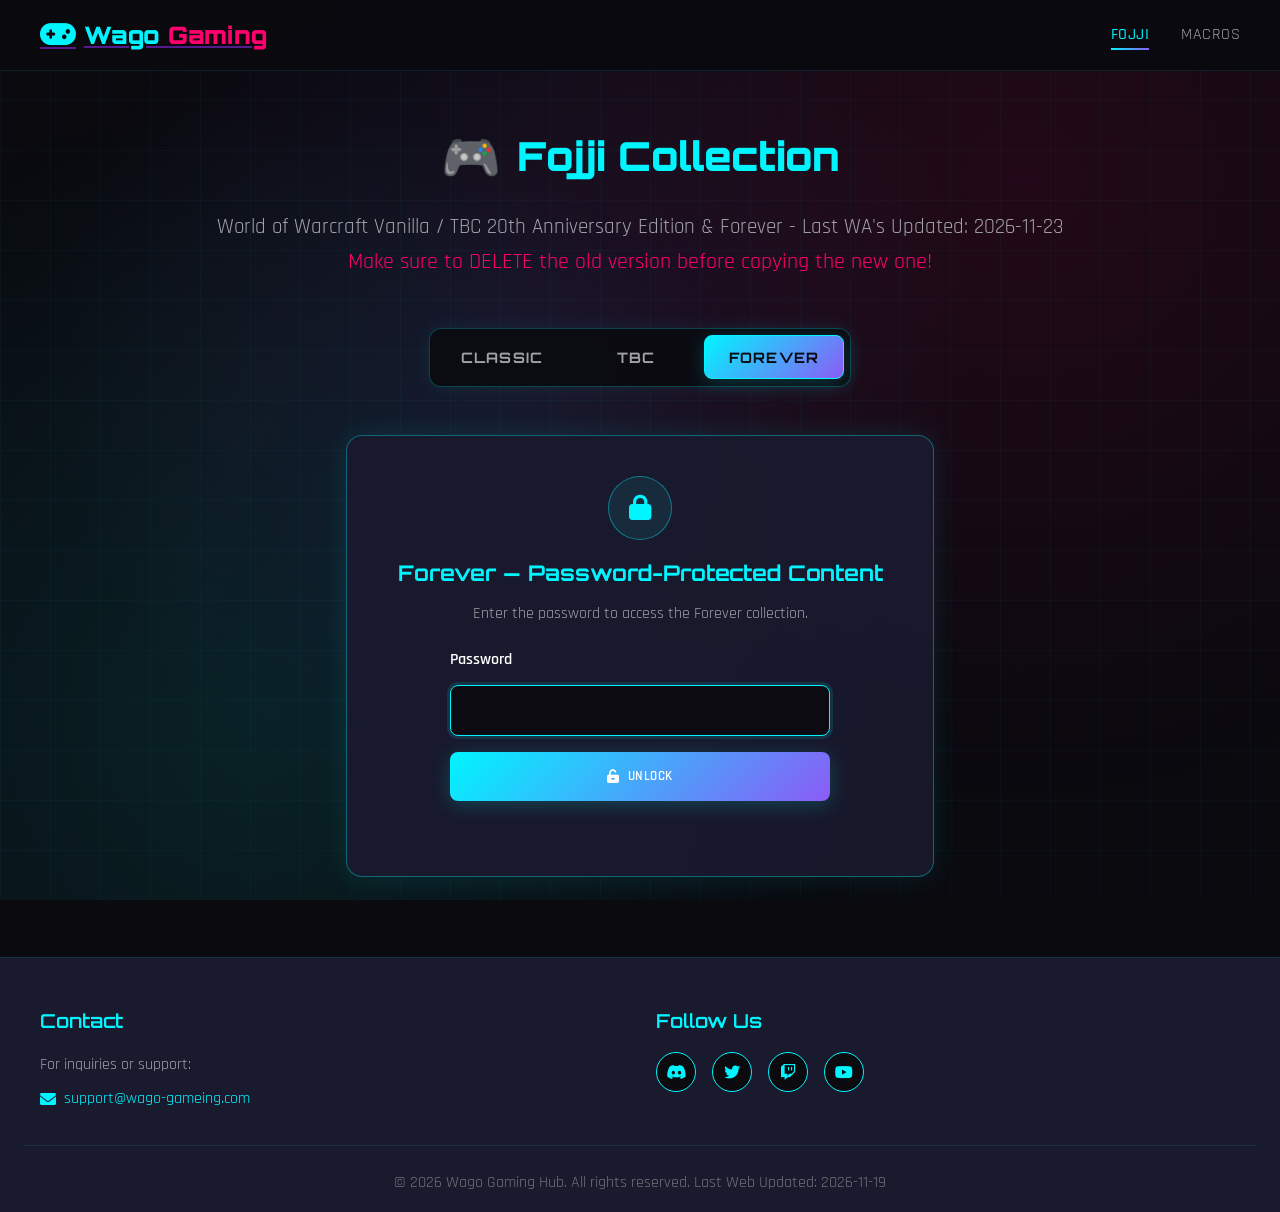
==== commit 838d5e8c: "- updates" ====
--- a/index.html
+++ b/index.html
@@ -50,7 +50,7 @@
             Fojji Collection
           </h2>
           <p class="section-subtitle">
-            World of Warcraft Vanilla / TBC 20th Anniversary Edition & Forever - Last WA's Updated: 2026-11-17
+            World of Warcraft Vanilla / TBC 20th Anniversary Edition & Forever - Last WA's Updated: 2026-11-23
           </p>
           <p class="section-info">Make sure to DELETE the old version before copying the new one!</p>
 
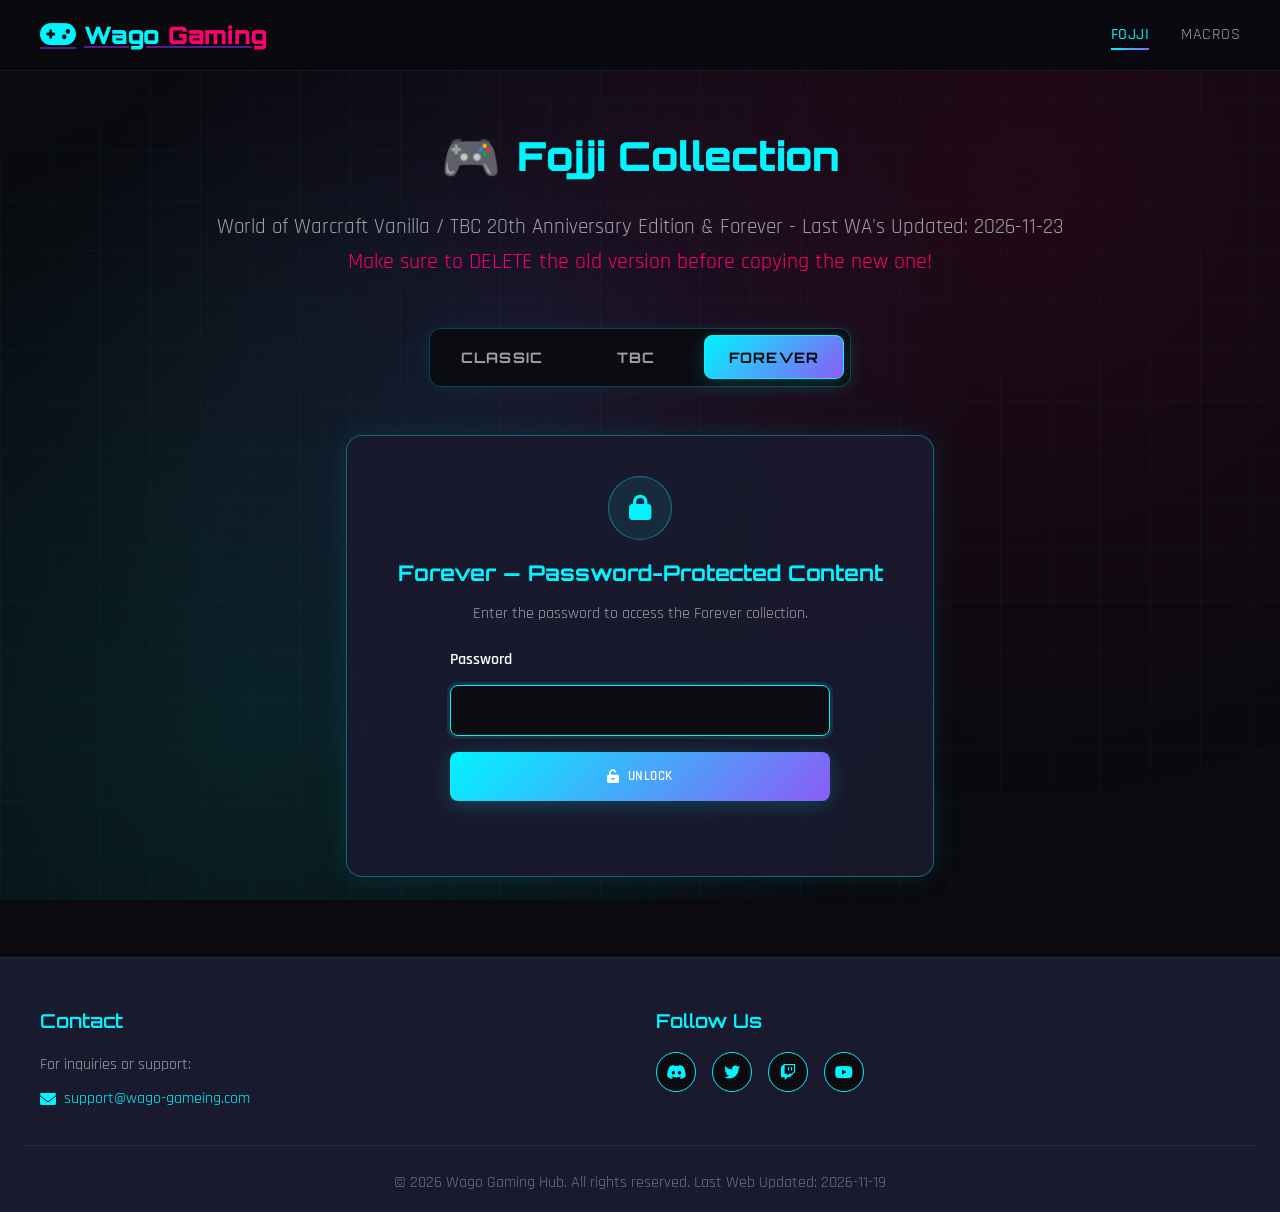
==== commit fd3299c0: "- adding collapse/expand - add spaceing" ====
--- a/index.html
+++ b/index.html
@@ -83,11 +83,15 @@
         </div>
 
         <!-- General Tools -->
-        <div id="ClassicMenuGeneral" class="category-block">
-          <h3 class="category-title">
-            <i class="fas fa-cogs"></i>
-            General Tools Classic
-          </h3>
+        <details id="ClassicMenuGeneral" class="category-block version-accordion" open>
+          <summary>
+            <h3 class="category-title">
+              <i class="fas fa-cogs"></i>
+              General Tools Classic
+            </h3>
+            <span class="category-toggle-indicator" aria-hidden="true"><i class="fas fa-chevron-down"></i></span>
+          </summary>
+
           <div class="ui-grid">
             <div class="ui-card general">
               <div class="ui-card-header">
@@ -183,14 +187,17 @@
               </div>
             </div>
           </div>
-        </div>
+        </details>
 
         <!-- Raid Packs -->
-        <div id="ClassicMenuRaids" class="category-block">
-          <h3 class="category-title">
-            <i class="fas fa-dungeon"></i>
-            Raid Packs Classic
-          </h3>
+        <details id="ClassicMenuRaids" class="category-block version-accordion" open>
+          <summary>
+            <h3 class="category-title">
+              <i class="fas fa-dungeon"></i>
+              Raid Packs Classic
+            </h3>
+            <span class="category-toggle-indicator" aria-hidden="true"><i class="fas fa-chevron-down"></i></span>
+          </summary>
 
           <div class="ui-grid">
             <div class="ui-card raid">
@@ -274,13 +281,18 @@
               </div>
             </div>
           </div>
-        </div>
+        </details>
+
         <!-- General Tools TBC-->
-        <div id="TBCMenuGeneral" class="category-block">
-          <h3 class="category-title">
-            <i class="fas fa-cogs"></i>
-            General Tools TBC
-          </h3>
+        <details id="TBCMenuGeneral" class="category-block version-accordion" open>
+          <summary>
+            <h3 class="category-title">
+              <i class="fas fa-cogs"></i>
+              General Tools TBC
+            </h3>
+            <span class="category-toggle-indicator" aria-hidden="true"><i class="fas fa-chevron-down"></i></span>
+          </summary>
+
           <div class="ui-grid">
             <div class="ui-card general">
               <div class="ui-card-header">
@@ -534,14 +546,17 @@
               </div>
             </div>
           </div>
-        </div>
+        </details>
 
         <!-- Raid Packs TBC -->
-        <div id="TBCMenuRaids" class="category-block">
-          <h3 class="category-title">
-            <i class="fas fa-dungeon"></i>
-            Raid Packs TBC
-          </h3>
+        <details id="TBCMenuRaids" class="category-block version-accordion" open>
+          <summary>
+            <h3 class="category-title">
+              <i class="fas fa-dungeon"></i>
+              Raid Packs TBC
+            </h3>
+            <span class="category-toggle-indicator" aria-hidden="true"><i class="fas fa-chevron-down"></i></span>
+          </summary>
 
           <div class="ui-grid">
             <div class="ui-card raid">
@@ -726,7 +741,7 @@
               </div>
             </div>
           </div>
-        </div>
+        </details>
 
         <!-- Forever content is kept encrypted in json and injected only after decryption. -->
         <div id="foreverLockPanel" class="forever-lock-panel" hidden>
--- a/styles.css
+++ b/styles.css
@@ -1330,3 +1330,97 @@
     }
 }
 
+/* ===== CLASSIC + TBC COLLAPSIBLE CATEGORY PANELS ===== */
+/* Match the Forever accordion: separated panels, right-side cyan chevron. */
+details.category-block.version-accordion {
+    margin-bottom: 12px;
+}
+
+details.category-block.version-accordion > .ui-grid {
+    margin-top: 16px;
+}
+
+details.category-block.version-accordion > summary {
+    display: flex;
+    align-items: center;
+    justify-content: space-between;
+    gap: 1.25rem;
+    width: 100%;
+    cursor: pointer;
+    list-style: none;
+    user-select: none;
+}
+
+details.category-block.version-accordion > summary::-webkit-details-marker {
+    display: none;
+}
+
+details.category-block.version-accordion > summary::marker {
+    content: "";
+}
+
+details.category-block.version-accordion > summary > .category-title {
+    display: flex;
+    align-items: center;
+    gap: 0.7rem;
+    flex: 1 1 auto;
+    min-width: 0;
+    margin: 0;
+}
+
+details.category-block.version-accordion .category-toggle-indicator {
+    display: grid;
+    place-items: center;
+    flex: 0 0 42px;
+    width: 42px;
+    height: 42px;
+    margin-left: auto;
+    border: 1px solid rgba(0, 245, 255, 0.34);
+    border-radius: 12px;
+    color: #00f5ff;
+    background: linear-gradient(145deg, rgba(0, 245, 255, 0.13), rgba(0, 245, 255, 0.035));
+    box-shadow: inset 0 0 16px rgba(0, 245, 255, 0.055), 0 0 14px rgba(0, 245, 255, 0.07);
+    transition: background 180ms ease, border-color 180ms ease, box-shadow 180ms ease;
+}
+
+details.category-block.version-accordion .category-toggle-indicator i {
+    font-size: 16px;
+    transition: transform 220ms ease;
+}
+
+details.category-block.version-accordion > summary:hover .category-toggle-indicator,
+details.category-block.version-accordion > summary:focus-visible .category-toggle-indicator {
+    border-color: rgba(0, 245, 255, 0.85);
+    background: rgba(0, 245, 255, 0.16);
+    box-shadow: inset 0 0 18px rgba(0, 245, 255, 0.1), 0 0 18px rgba(0, 245, 255, 0.2);
+}
+
+details.category-block.version-accordion > summary:focus-visible {
+    outline: 2px solid rgba(0, 245, 255, 0.8);
+    outline-offset: 5px;
+    border-radius: 8px;
+}
+
+details.category-block.version-accordion[open] > summary .category-toggle-indicator i {
+    transform: rotate(180deg);
+}
+
+@media (prefers-reduced-motion: reduce) {
+    details.category-block.version-accordion .category-toggle-indicator,
+    details.category-block.version-accordion .category-toggle-indicator i {
+        transition: none;
+    }
+}
+
+@media (max-width: 480px) {
+    details.category-block.version-accordion > summary {
+        gap: 0.75rem;
+    }
+
+    details.category-block.version-accordion .category-toggle-indicator {
+        flex-basis: 38px;
+        width: 38px;
+        height: 38px;
+    }
+}
+
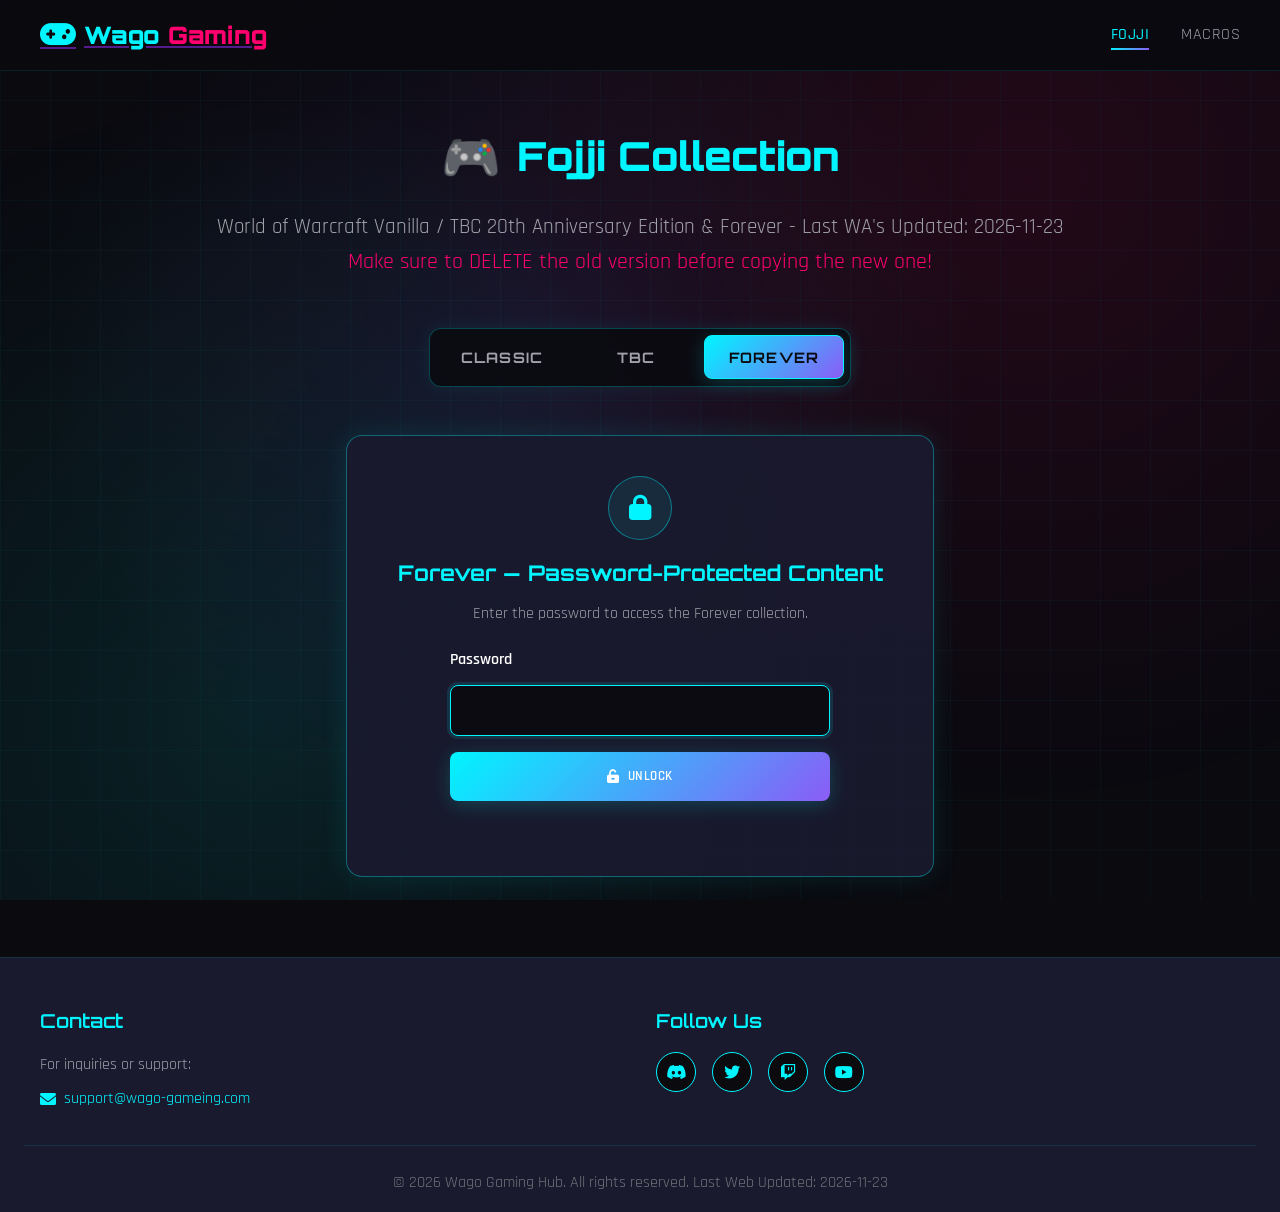
==== commit 098716e8: "- fix update time" ====
--- a/index.html
+++ b/index.html
@@ -843,7 +843,7 @@
         </div>
       </div>
       <div class="footer-bottom">
-        <p>&copy; 2026 Wago Gaming Hub. All rights reserved. Last Web Updated: 2026-11-19</p>
+        <p>&copy; 2026 Wago Gaming Hub. All rights reserved. Last Web Updated: 2026-11-23</p>
       </div>
     </footer>
     <script src="script.js"></script>
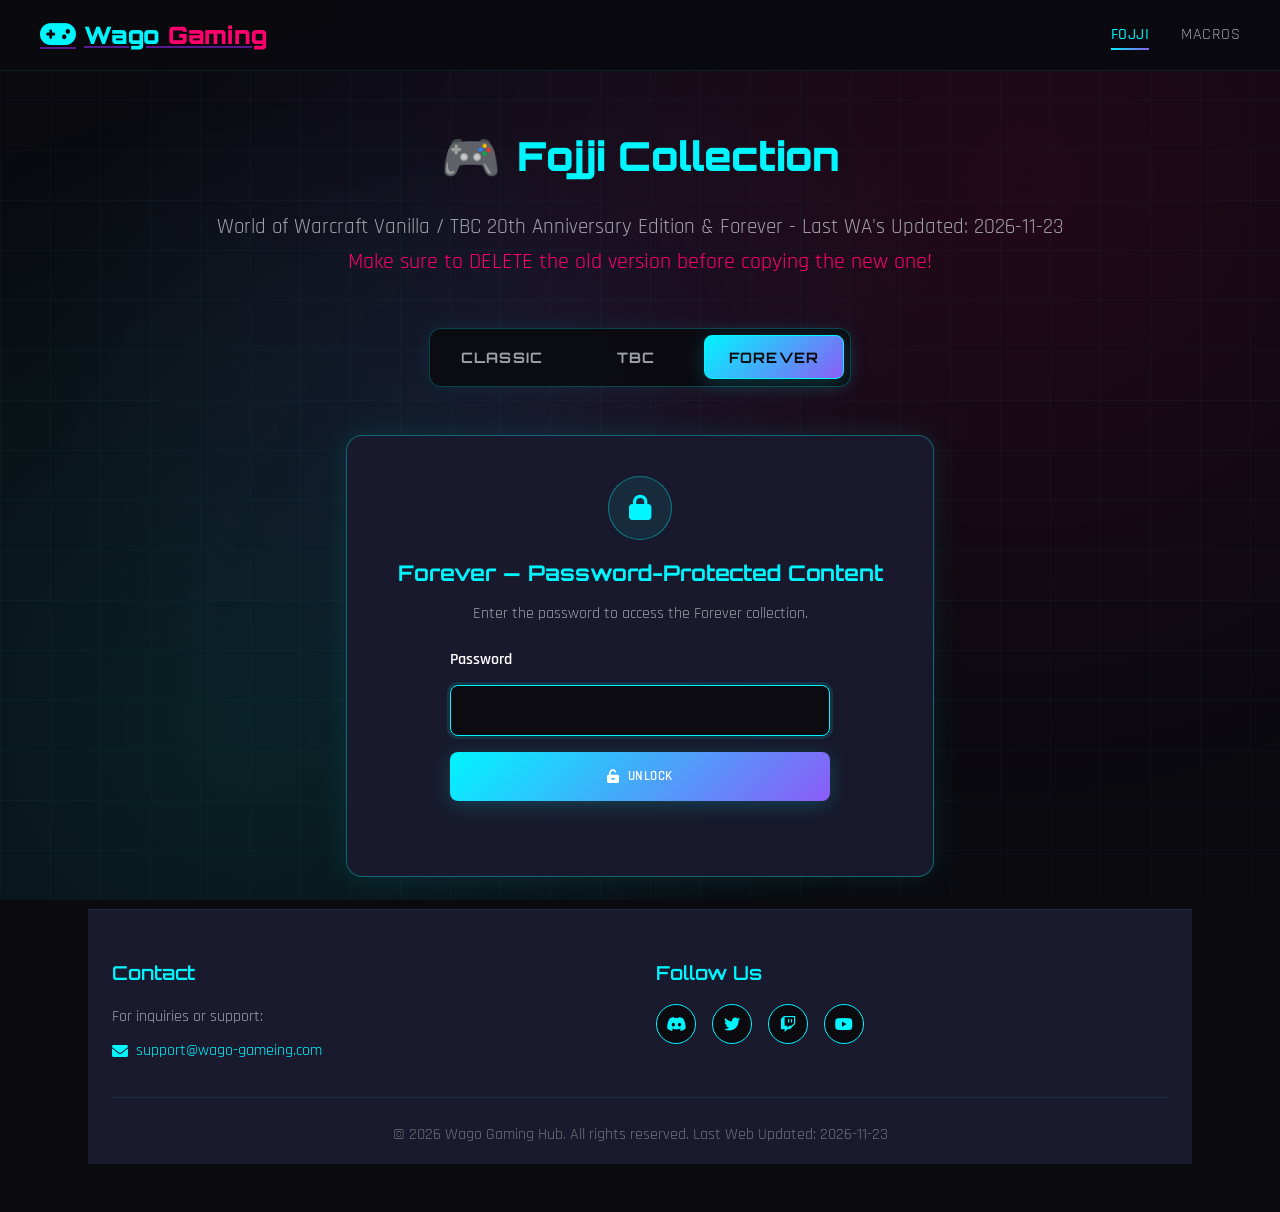
==== commit b90d1bd1: "- add password - change rexp label" ====
--- a/index.html
+++ b/index.html
@@ -82,673 +82,12 @@
           </div>
         </div>
 
-        <!-- General Tools -->
-        <details id="ClassicMenuGeneral" class="category-block version-accordion" open>
-          <summary>
-            <h3 class="category-title">
-              <i class="fas fa-cogs"></i>
-              General Tools Classic
-            </h3>
-            <span class="category-toggle-indicator" aria-hidden="true"><i class="fas fa-chevron-down"></i></span>
-          </summary>
-
-          <div class="ui-grid">
-            <div class="ui-card general">
-              <div class="ui-card-header">
-                <img src="icons/general/curseforge.png" alt="FojjiCore" width="48" height="48" />
-                <span class="version">v1.15.7</span>
-              </div>
-              <h4>Fojji Core addon</h4>
-              <div class="ui-card-footer">
-                <a href="https://www.curseforge.com/wow/addons/fojjicore" class="btn-view" target="_blank">
-                  <i class="fa-solid fa-copy"></i> CurseForge
-                </a>
-              </div>
-            </div>
-
-            <div class="ui-card general">
-              <div class="ui-card-header">
-                <img src="icons/general/cog.ico" alt="Essentials" width="48" height="48" />
-                <span class="version" title="Older version: 1.0.0">v1.0.1</span>
-              </div>
-              <h4>Essentials</h4>
-              <div class="ui-card-footer">
-                <a href="files/classic/essentials.txt" class="btn-download" target="_blank" download>
-                  <i class="fas fa-download"></i> Download
-                </a>
-                <button class="btn-copy" data-file="files/classic/essentials.txt">
-                  <i class="fa-solid fa-copy"></i> Copy WA
-                </button>
-              </div>
-            </div>
-
-            <div class="ui-card general">
-              <div class="ui-card-header">
-                <img src="icons/general/anchor.ico" alt="Anchor" width="48" height="48" />
-                <span class="version" title="Older version: 1.0.0">v1.0.1</span>
-              </div>
-              <h4>Raid Pack Anchor</h4>
-              <div class="ui-card-footer">
-                <a href="files/classic/raid-pack-anchor.txt" class="btn-download" target="_blank" download>
-                  <i class="fas fa-download"></i> Download
-                </a>
-                <button class="btn-copy" data-file="files/classic/raid-pack-anchor.txt">
-                  <i class="fa-solid fa-copy"></i> Copy WA
-                </button>
-              </div>
-            </div>
-
-            <div class="ui-card general">
-              <div class="ui-card-header">
-                <img src="icons/general/consu.ico" alt="Consume" width="48" height="48" />
-                <!-- <span class="version-new">new ver.</span> -->
-                <span class="version" title="Older version: 1.0.0">v1.0.8</span>
-              </div>
-              <h4>Consume Bar</h4>
-              <div class="ui-card-footer">
-                <a href="files/classic/consume-bar.txt" class="btn-download" target="_blank" download>
-                  <i class="fas fa-download"></i> Download
-                </a>
-                <button class="btn-copy" data-file="files/classic/consume-bar.txt">
-                  <i class="fa-solid fa-copy"></i> Copy WA
-                </button>
-              </div>
-            </div>
-            <div class="ui-card general">
-              <div class="ui-card-header">
-                <img src="icons/general/enemynameplate.png" alt="enemynameplate" width="48" height="48" />
-                <!-- <span class="version-new">New</span> -->
-                <span class="version" title="Older version: 1.0.0">v1.0.1</span>
-              </div>
-              <h4>Enemy Nameplate</h4>
-              <div class="ui-card-footer">
-                <a href="files/classic/enemynameplate.txt" class="btn-download" target="_blank" download>
-                  <i class="fas fa-download"></i> Download
-                </a>
-                <button class="btn-copy" data-file="files/classic/enemynameplate.txt">
-                  <i class="fa-solid fa-copy"></i> Copy WA
-                </button>
-              </div>
-            </div>
-            <div class="ui-card general">
-              <div class="ui-card-header">
-                <img src="icons/general/classicautomarker.png" alt="classicautomarker.txt" width="48" height="48" />
-                <!-- <span class="version-new">New</span> -->
-                <span class="version" title="Older version: 1.0.0">v1.0.1</span>
-              </div>
-              <h4>Classic Auto Marker</h4>
-              <div class="ui-card-footer">
-                <a href="files/classic/classicautomarker.txt" class="btn-download" target="_blank" download>
-                  <i class="fas fa-download"></i> Download
-                </a>
-                <button class="btn-copy" data-file="files/classic/classicautomarker.txt">
-                  <i class="fa-solid fa-copy"></i> Copy WA
-                </button>
-              </div>
-            </div>
-          </div>
-        </details>
-
-        <!-- Raid Packs -->
-        <details id="ClassicMenuRaids" class="category-block version-accordion" open>
-          <summary>
-            <h3 class="category-title">
-              <i class="fas fa-dungeon"></i>
-              Raid Packs Classic
-            </h3>
-            <span class="category-toggle-indicator" aria-hidden="true"><i class="fas fa-chevron-down"></i></span>
-          </summary>
-
-          <div class="ui-grid">
-            <div class="ui-card raid">
-              <div class="ui-card-header">
-                <img src="icons/classic/naxx.svg" alt="Naxxramas" width="48" height="48" />
-                <!-- <span class="version-new">new ver.</span> -->
-                <span class="version" title="Older version: 1.0.1">v1.0.15</span>
-              </div>
-              <h4>Naxxramas</h4>
-              <div class="ui-card-footer">
-                <a href="files/classic/naxxramas.txt" class="btn-download" target="_blank" download>
-                  <i class="fas fa-download"></i> Download
-                </a>
-                <button class="btn-copy" data-file="files/classic/naxxramas.txt">
-                  <i class="fa-solid fa-copy"></i> Copy WA
-                </button>
-              </div>
-            </div>
-
-            <div class="ui-card raid">
-              <div class="ui-card-header">
-                <img src="icons/classic/aq.png" alt="AQ" width="48" height="48" />
-                <span class="version" title="Older version: 1.0.6">v1.0.7</span>
-              </div>
-              <h4>Temple of Ahn'Qiraj</h4>
-              <div class="ui-card-footer">
-                <a href="files/classic/aq40.txt" class="btn-download" target="_blank" download>
-                  <i class="fas fa-download"></i> Download
-                </a>
-                <button class="btn-copy" data-file="files/classic/aq40.txt">
-                  <i class="fa-solid fa-copy"></i> Copy WA
-                </button>
-              </div>
-            </div>
-
-            <div class="ui-card raid">
-              <div class="ui-card-header">
-                <img src="icons/classic/zulgurub.png" alt="ZG" width="48" height="48" />
-                <span class="version" title="Older version: 1.0.2">v1.0.4</span>
-              </div>
-              <h4>Zul'Gurub</h4>
-              <div class="ui-card-footer">
-                <a href="files/classic/zul-gurub.txt" class="btn-download" target="_blank" download>
-                  <i class="fas fa-download"></i> Download
-                </a>
-                <button class="btn-copy" data-file="files/classic/zul-gurub.txt">
-                  <i class="fa-solid fa-copy"></i> Copy WA
-                </button>
-              </div>
-            </div>
-
-            <div class="ui-card raid">
-              <div class="ui-card-header">
-                <img src="icons/classic/bwl.png" alt="BWL" width="48" height="48" />
-                <span class="version" title="Older version: 1.0.5">v1.0.6</span>
-              </div>
-              <h4>Blackwing Lair</h4>
-              <div class="ui-card-footer">
-                <a href="files/classic/bwl.txt" class="btn-download" target="_blank" download>
-                  <i class="fas fa-download"></i> Download
-                </a>
-                <button class="btn-copy" data-file="files/classic/bwl.txt">
-                  <i class="fa-solid fa-copy"></i> Copy WA
-                </button>
-              </div>
-            </div>
-
-            <div class="ui-card raid">
-              <div class="ui-card-header">
-                <img src="icons/classic/mc.png" alt="MC" width="48" height="48" />
-                <span class="version" title="Older version: 1.0.0">v1.0.3</span>
-              </div>
-              <h4>Molten Core</h4>
-              <div class="ui-card-footer">
-                <a href="files/classic/molten-core.txt" class="btn-download" target="_blank" download>
-                  <i class="fas fa-download"></i> Download
-                </a>
-                <button class="btn-copy" data-file="files/classic/molten-core.txt">
-                  <i class="fa-solid fa-copy"></i> Copy WA
-                </button>
-              </div>
-            </div>
-          </div>
-        </details>
-
-        <!-- General Tools TBC-->
-        <details id="TBCMenuGeneral" class="category-block version-accordion" open>
-          <summary>
-            <h3 class="category-title">
-              <i class="fas fa-cogs"></i>
-              General Tools TBC
-            </h3>
-            <span class="category-toggle-indicator" aria-hidden="true"><i class="fas fa-chevron-down"></i></span>
-          </summary>
-
-          <div class="ui-grid">
-            <div class="ui-card general">
-              <div class="ui-card-header">
-                <img src="icons/general/curseforge.png" alt="FojjiCore" width="48" height="48" />
-                <span class="version">v1.15.7</span>
-              </div>
-              <h4>Fojji Core addon</h4>
-              <div class="ui-card-footer">
-                <a href="https://www.curseforge.com/wow/addons/fojjicore" class="btn-view" target="_blank">
-                  <i class="fa-solid fa-copy"></i> CurseForge
-                </a>
-              </div>
-            </div>
-            <div class="ui-card general">
-              <div class="ui-card-header">
-                <img src="icons/TBC/Teron.png" alt="TeronGame" width="48" height="48" />
-                <span class="version">v1.0.0</span>
-              </div>
-              <h4>TeronGame</h4>
-              <div class="ui-card-footer">
-                <a href="https://zsolikacska.github.io/TeronGame/" class="btn-view" target="_blank">
-                  <i class="fa-solid fa-copy"></i> LINK
-                </a>
-              </div>
-            </div>
-            <div class="ui-card general">
-              <div class="ui-card-header">
-                <img src="icons/TBC/dungeontbc.png" alt="DungeonPack1" width="48" height="48" />
-                <span class="version" title="Older version: 1.0.11">v1.0.12</span>
-              </div>
-              <h4>Dungeon Pack 1</h4>
-              <div class="ui-card-footer">
-                <a href="files/TBC/dungeon_pack_1.txt" class="btn-download" target="_blank" download>
-                  <i class="fas fa-download"></i> Download
-                </a>
-                <button class="btn-copy" data-file="files/TBC/dungeon_pack_1.txt">
-                  <i class="fa-solid fa-copy"></i> Copy WA
-                </button>
-              </div>
-            </div>
-            <div class="ui-card general">
-              <div class="ui-card-header">
-                <img src="icons/TBC/dungeontbc.png" alt="DungeonPack1" width="48" height="48" />
-                <span class="version" title="Older version: 1.0.6">v1.0.7</span>
-              </div>
-              <h4>Dungeon Pack 2</h4>
-              <div class="ui-card-footer">
-                <a href="files/TBC/dungeon_pack_2.txt" class="btn-download" target="_blank" download>
-                  <i class="fas fa-download"></i> Download
-                </a>
-                <button class="btn-copy" data-file="files/TBC/dungeon_pack_2.txt">
-                  <i class="fa-solid fa-copy"></i> Copy WA
-                </button>
-              </div>
-            </div>
-            <div class="ui-card general">
-              <div class="ui-card-header">
-                <img src="icons/TBC/dungeontbc.png" alt="DungeonPack1" width="48" height="48" />
-                <span class="version" title="Older version: 1.0.1">v1.0.2</span>
-              </div>
-              <h4>Dungeon Packs API</h4>
-              <div class="ui-card-footer">
-                <a href="files/TBC/dungeon_pack_ext.txt" class="btn-download" target="_blank" download>
-                  <i class="fas fa-download"></i> Download
-                </a>
-                <button class="btn-copy" data-file="files/TBC/dungeon_pack_ext.txt">
-                  <i class="fa-solid fa-copy"></i> Copy WA
-                </button>
-              </div>
-            </div>
-            <!--
-            <div class="ui-card general">
-              <div class="ui-card-header">
-                <img src="icons/general/cog.ico" alt="Essentials" width="48" height="48" />
-                <span class="version" title="Older version: 1.0.0">v1.0.1</span>
-              </div>
-              <h4>Essentials</h4>
-              <div class="ui-card-footer">
-                <a href="files/TBC/essentials.txt" class="btn-download" target="_blank" download>
-                  <i class="fas fa-download"></i> Download
-                </a>
-                <button class="btn-copy" data-file="files/TBC/essentials.txt">
-                  <i class="fa-solid fa-copy"></i> Copy WA
-                </button>
-              </div>
-            </div>
-
-            <div class="ui-card general">
-              <div class="ui-card-header">
-                <img src="icons/general/anchor.ico" alt="Anchor" width="48" height="48" />
-                <span class="version" title="Older version: 1.0.0">v1.0.1</span>
-              </div>
-              <h4>Raid Pack Anchor</h4>
-              <div class="ui-card-footer">
-                <a href="files/TBC/raid-pack-anchor.txt" class="btn-download" target="_blank" download>
-                  <i class="fas fa-download"></i> Download
-                </a>
-                <button class="btn-copy" data-file="files/TBC/raid-pack-anchor.txt">
-                  <i class="fa-solid fa-copy"></i> Copy WA
-                </button>
-              </div>
-            </div>
-
-            <div class="ui-card general">
-              <div class="ui-card-header">
-                <img src="icons/general/consu.ico" alt="Consume" width="48" height="48" />
-                <span class="version-new">new ver.</span>
-                <span class="version" title="Older version: 1.0.0">v1.0.8</span>
-              </div>
-              <h4>Consume Bar</h4>
-              <div class="ui-card-footer">
-                <a href="files/TBC/consume-bar.txt" class="btn-download" target="_blank" download>
-                  <i class="fas fa-download"></i> Download
-                </a>
-                <button class="btn-copy" data-file="files/TBC/consume-bar.txt">
-                  <i class="fa-solid fa-copy"></i> Copy WA
-                </button>
-              </div>
-            </div>
-            <div class="ui-card general">
-              <div class="ui-card-header">
-                <img src="icons/general/enemynameplate.png" alt="enemynameplate" width="48" height="48" />
-                <span class="version-new">New</span>
-                <span class="version" title="Older version: 1.0.0">v1.0.1</span>
-              </div>
-              <h4>Enemy Nameplate</h4>
-              <div class="ui-card-footer">
-                <a href="files/TBC/enemynameplate.txt" class="btn-download" target="_blank" download>
-                  <i class="fas fa-download"></i> Download
-                </a>
-                <button class="btn-copy" data-file="files/TBC/enemynameplate.txt">
-                  <i class="fa-solid fa-copy"></i> Copy WA
-                </button>
-              </div>
-            </div>  -->
-            <div class="ui-card general">
-              <div class="ui-card-header">
-                <img src="icons/general/classicautomarker.png" alt="tbcautomarker" width="48" height="48" />
-                <!-- <span class="version-new">New</span> -->
-                <span class="version" title="Older version: 1.0.0">v1.0.2</span>
-              </div>
-              <h4>TBC Auto Marker</h4>
-              <div class="ui-card-footer">
-                <a href="files/TBC/auto_marker_tbc.txt" class="btn-download" target="_blank" download>
-                  <i class="fas fa-download"></i> Download
-                </a>
-                <button class="btn-copy" data-file="files/TBC/auto_marker_tbc.txt">
-                  <i class="fa-solid fa-copy"></i> Copy WA
-                </button>
-              </div>
-            </div>
-            <div class="ui-card general">
-              <div class="ui-card-header">
-                <img src="icons/general/buff_tracker.png" alt="tbcbuff_tracker" width="48" height="48" />
-                <!-- <span class="version-new">New</span> -->
-                <span class="version" title="Older version: 1.0.0">v1.0.0</span>
-              </div>
-              <h4>Buff tracker</h4>
-              <div class="ui-card-footer">
-                <a href="files/TBC/buff_tracker.txt" class="btn-download" target="_blank" download>
-                  <i class="fas fa-download"></i> Download
-                </a>
-                <button class="btn-copy" data-file="files/TBC/buff_tracker.txt">
-                  <i class="fa-solid fa-copy"></i> Copy WA
-                </button>
-              </div>
-            </div>
-            <div class="ui-card general">
-              <div class="ui-card-header">
-                <img src="icons/general/debuff_tracker.png" alt="tbcbuff_tracker" width="48" height="48" />
-                <!-- <span class="version-new">New</span> -->
-                <span class="version" title="Older version: 1.0.0">v1.0.2</span>
-              </div>
-              <h4>Debuff tracker</h4>
-              <div class="ui-card-footer">
-                <a href="files/TBC/debuff_tracker.txt" class="btn-download" target="_blank" download>
-                  <i class="fas fa-download"></i> Download
-                </a>
-                <button class="btn-copy" data-file="files/TBC/debuff_tracker.txt">
-                  <i class="fa-solid fa-copy"></i> Copy WA
-                </button>
-              </div>
-            </div>
-            <div class="ui-card general">
-              <div class="ui-card-header">
-                <img src="icons/general/gear_checker.png" alt="tbcgear_checker" width="48" height="48" />
-                <!-- <span class="version-new">New</span> -->
-                <span class="version" title="Older version: 1.0.0">v1.0.0</span>
-              </div>
-              <h4>Gear checker</h4>
-              <div class="ui-card-footer">
-                <a href="files/TBC/gear_checker.txt" class="btn-download" target="_blank" download>
-                  <i class="fas fa-download"></i> Download
-                </a>
-                <button class="btn-copy" data-file="files/TBC/gear_checker.txt">
-                  <i class="fa-solid fa-copy"></i> Copy WA
-                </button>
-              </div>
-            </div>
-            <div class="ui-card general">
-              <div class="ui-card-header">
-                <img
-                  src="icons/general/item_and_trinket_tracker.png"
-                  alt="tbcitem_and_trinket_tracker"
-                  width="48"
-                  height="48"
-                />
-                <!-- <span class="version-new">New</span> -->
-                <span class="version" title="Older version: 1.0.6">v1.0.7</span>
-              </div>
-              <h4>Item & trinket tracker</h4>
-              <div class="ui-card-footer">
-                <a href="files/TBC/item_and_trinket_tracker.txt" class="btn-download" target="_blank" download>
-                  <i class="fas fa-download"></i> Download
-                </a>
-                <button class="btn-copy" data-file="files/TBC/item_and_trinket_tracker.txt">
-                  <i class="fa-solid fa-copy"></i> Copy WA
-                </button>
-              </div>
-            </div>
-            <div class="ui-card general">
-              <div class="ui-card-header">
-                <img src="icons/general/town_consume_helper.png" alt="tbctown_consume_helper" width="48" height="48" />
-                <!-- <span class="version-new">New</span> -->
-                <span class="version" title="Older version: 1.0.0">v1.0.4</span>
-              </div>
-              <h4>Town consume helper</h4>
-              <div class="ui-card-footer">
-                <a href="files/TBC/town_consume_helper.txt" class="btn-download" target="_blank" download>
-                  <i class="fas fa-download"></i> Download
-                </a>
-                <button class="btn-copy" data-file="files/TBC/town_consume_helper.txt">
-                  <i class="fa-solid fa-copy"></i> Copy WA
-                </button>
-              </div>
-            </div>
-            <div class="ui-card general">
-              <div class="ui-card-header">
-                <img src="icons/general/consumable2_re.png" alt="tbc_consumable" width="48" height="48" />
-                <!-- <span class="version-new">New</span> -->
-                <span class="version" title="Older version: 1.0.0">v1.0.4</span>
-              </div>
-              <h4>Consumables</h4>
-              <div class="ui-card-footer">
-                <a href="files/TBC/consumable.txt" class="btn-download" target="_blank" download>
-                  <i class="fas fa-download"></i> Download
-                </a>
-                <button class="btn-copy" data-file="files/TBC/consumable.txt">
-                  <i class="fa-solid fa-copy"></i> Copy WA
-                </button>
-              </div>
-            </div>
-          </div>
-        </details>
-
-        <!-- Raid Packs TBC -->
-        <details id="TBCMenuRaids" class="category-block version-accordion" open>
-          <summary>
-            <h3 class="category-title">
-              <i class="fas fa-dungeon"></i>
-              Raid Packs TBC
-            </h3>
-            <span class="category-toggle-indicator" aria-hidden="true"><i class="fas fa-chevron-down"></i></span>
-          </summary>
-
-          <div class="ui-grid">
-            <div class="ui-card raid">
-              <div class="ui-card-header">
-                <img src="icons/TBC/swp.png" alt="SWP" width="48" height="48" />
-                <!-- <span class="version-new">new ver.</span> -->
-                <span class="version" title="Older version: 1.0.0">v1.0.0</span>
-              </div>
-              <h4>SWP</h4>
-              <div class="ui-card-footer">
-                <a href="files/TBC/swp.txt" class="btn-download" target="_blank" download>
-                  <i class="fas fa-download"></i> Download
-                </a>
-                <button class="btn-copy" data-file="files/TBC/swp.txt"><i class="fa-solid fa-copy"></i> Copy WA</button>
-              </div>
-            </div>
-
-            <div class="ui-card raid">
-              <div class="ui-card-header">
-                <img src="icons/TBC/zulaman.png" alt="Zul'Aman" width="48" height="48" />
-                <!-- <span class="version-new">new ver.</span> -->
-                <span class="version" title="Older version: 1.0.0">v1.0.5</span>
-              </div>
-              <h4>Zul'Aman</h4>
-              <div class="ui-card-footer">
-                <a href="files/TBC/zulaman.txt" class="btn-download" target="_blank" download>
-                  <i class="fas fa-download"></i> Download
-                </a>
-                <button class="btn-copy" data-file="files/TBC/zulaman.txt">
-                  <i class="fa-solid fa-copy"></i> Copy WA
-                </button>
-              </div>
-            </div>
-
-            <div class="ui-card raid">
-              <div class="ui-card-header">
-                <img src="icons/TBC/blacktemple.png" alt="Black Temple" width="48" height="48" />
-                <!--<span class="version-new">New</span>--->
-                <span class="version" title="Older version: 1.0.0">v1.1.0</span>
-              </div>
-              <h4>Black Temple part 1</h4>
-              <div class="ui-card-footer">
-                <a href="files/TBC/blacktemple_p1.txt" class="btn-download" target="_blank" download>
-                  <i class="fas fa-download"></i> Download
-                </a>
-                <button class="btn-copy" data-file="files/TBC/blacktemple_p1.txt">
-                  <i class="fa-solid fa-copy"></i> Copy WA
-                </button>
-              </div>
-            </div>
-
-            <div class="ui-card raid">
-              <div class="ui-card-header">
-                <img src="icons/TBC/blacktemple.png" alt="Black Temple" width="48" height="48" />
-                <!--<span class="version-new">New</span>--->
-                <span class="version" title="Older version: 1.0.0">v1.1.0</span>
-              </div>
-              <h4>Black Temple part 2</h4>
-              <div class="ui-card-footer">
-                <a href="files/TBC/blacktemple_p2.txt" class="btn-download" target="_blank" download>
-                  <i class="fas fa-download"></i> Download
-                </a>
-                <button class="btn-copy" data-file="files/TBC/blacktemple_p2.txt">
-                  <i class="fa-solid fa-copy"></i> Copy WA
-                </button>
-              </div>
-            </div>
-
-            <div class="ui-card raid">
-              <div class="ui-card-header">
-                <img src="icons/TBC/hyjal.png" alt="Hyjal" width="48" height="48" />
-                <!--<span class="version-new">New</span>--->
-                <span class="version" title="Older version: 1.0.0">v1.1.1</span>
-              </div>
-              <h4>Hyjal</h4>
-              <div class="ui-card-footer">
-                <a href="files/TBC/hyjal.txt" class="btn-download" target="_blank" download>
-                  <i class="fas fa-download"></i> Download
-                </a>
-                <button class="btn-copy" data-file="files/TBC/hyjal.txt">
-                  <i class="fa-solid fa-copy"></i> Copy WA
-                </button>
-              </div>
-            </div>
-
-            <div class="ui-card raid">
-              <div class="ui-card-header">
-                <img src="icons/TBC/hyjal.png" alt="BT & Hyjal" width="48" height="48" />
-                <!--<span class="version-new">New</span>-->
-                <span class="version" title="Older version: 1.0.0">v1.1.0</span>
-              </div>
-              <h4>BT & Hyjal Raid Frames</h4>
-              <div class="ui-card-footer">
-                <a href="files/TBC/bt_hyjal_raid_frames.txt" class="btn-download" target="_blank" download>
-                  <i class="fas fa-download"></i> Download
-                </a>
-                <button class="btn-copy" data-file="files/TBC/bt_hyjal_raid_frames.txt">
-                  <i class="fa-solid fa-copy"></i> Copy WA
-                </button>
-              </div>
-            </div>
-
-            <div class="ui-card raid">
-              <div class="ui-card-header">
-                <img src="icons/TBC/ssc.png" alt="SSCTK" width="48" height="48" />
-                <!--  <span class="version-new">New</span> -->
-                <span class="version" title="Older version: 2.0.0">v2.0.2</span>
-              </div>
-              <h4>SSC & TK</h4>
-              <div class="ui-card-footer">
-                <a href="files/TBC/ssctk.txt" class="btn-download" target="_blank" download>
-                  <i class="fas fa-download"></i> Download
-                </a>
-                <button class="btn-copy" data-file="files/TBC/ssctk.txt">
-                  <i class="fa-solid fa-copy"></i> Copy WA
-                </button>
-              </div>
-            </div>
-
-            <div class="ui-card raid">
-              <div class="ui-card-header">
-                <img src="icons/TBC/ssc.png" alt="SSCTK" width="48" height="48" />
-                <!--  <span class="version-new">New</span> -->
-                <span class="version" title="Older version: 1.0.0">v2.0.0</span>
-              </div>
-              <h4>SSC & TK Raid Frames</h4>
-              <div class="ui-card-footer">
-                <a href="files/TBC/ssctk_raid_frames.txt" class="btn-download" target="_blank" download>
-                  <i class="fas fa-download"></i> Download
-                </a>
-                <button class="btn-copy" data-file="files/TBC/ssctk_raid_frames.txt">
-                  <i class="fa-solid fa-copy"></i> Copy WA
-                </button>
-              </div>
-            </div>
-
-            <div class="ui-card raid">
-              <div class="ui-card-header">
-                <img src="icons/TBC/glm.png" alt="GLM" width="48" height="48" />
-                <!-- <span class="version-new">New</span> -->
-                <span class="version" title="Older version: 1.0.2">v1.0.3</span>
-              </div>
-              <h4>Gruul & Magtheridon</h4>
-              <div class="ui-card-footer">
-                <a href="files/TBC/glm.txt" class="btn-download" target="_blank" download>
-                  <i class="fas fa-download"></i> Download
-                </a>
-                <button class="btn-copy" data-file="files/TBC/glm.txt"><i class="fa-solid fa-copy"></i> Copy WA</button>
-              </div>
-            </div>
-
-            <div class="ui-card raid">
-              <div class="ui-card-header">
-                <img src="icons/TBC/karazhan.png" alt="Karazhan" width="48" height="48" />
-                <!--  <span class="version-new">New</span> -->
-                <span class="version" title="Older version: 1.0.5">v1.0.7</span>
-              </div>
-              <h4>Karazhan</h4>
-              <div class="ui-card-footer">
-                <a href="files/TBC/karazhan.txt" class="btn-download" target="_blank" download>
-                  <i class="fas fa-download"></i> Download
-                </a>
-                <button class="btn-copy" data-file="files/TBC/karazhan.txt">
-                  <i class="fa-solid fa-copy"></i> Copy WA
-                </button>
-              </div>
-            </div>
-            <div class="ui-card raid">
-              <div class="ui-card-header">
-                <img src="icons/TBC/karazhan.png" alt="Karazhan_raid_frames" width="48" height="48" />
-                <!-- <span class="version-new">New</span> -->
-                <span class="version" title="Older version: 1.0.0">v1.0.1</span>
-              </div>
-              <h4>Karazhan Raid Frames</h4>
-              <div class="ui-card-footer">
-                <a href="files/TBC/karazhan_raid_frames.txt" class="btn-download" target="_blank" download>
-                  <i class="fas fa-download"></i> Download
-                </a>
-                <button class="btn-copy" data-file="files/TBC/karazhan_raid_frames.txt">
-                  <i class="fa-solid fa-copy"></i> Copy WA
-                </button>
-              </div>
-            </div>
-          </div>
-        </details>
-
-        <!-- Forever content is kept encrypted in json and injected only after decryption. -->
+        <!-- Classic, TBC and Forever content are all served only as encrypted payloads. -->
         <div id="foreverLockPanel" class="forever-lock-panel" hidden>
           <div class="forever-lock-card">
             <div class="forever-lock-icon"><i class="fas fa-lock" aria-hidden="true"></i></div>
-            <h3>Forever — Password-Protected Content</h3>
-            <p>Enter the password to access the Forever collection.</p>
+            <h3 id="protectedContentTitle">Forever — Password-Protected Content</h3>
+            <p id="protectedContentDescription">Enter the password to access this collection.</p>
             <form id="foreverUnlockForm" autocomplete="on">
               <label for="foreverPassword">Password</label>
               <input
@@ -767,8 +106,6 @@
           </div>
         </div>
         <div id="foreverContentMount" hidden></div>
-      </section>
-    </main>
 
     <!-- MACROS POPUP -->
     <div id="macrosModal" class="modal">
@@ -847,5 +184,5 @@
       </div>
     </footer>
     <script src="script.js"></script>
-  </body>
+  <script src="wago-changelog.js"></script></body>
 </html>
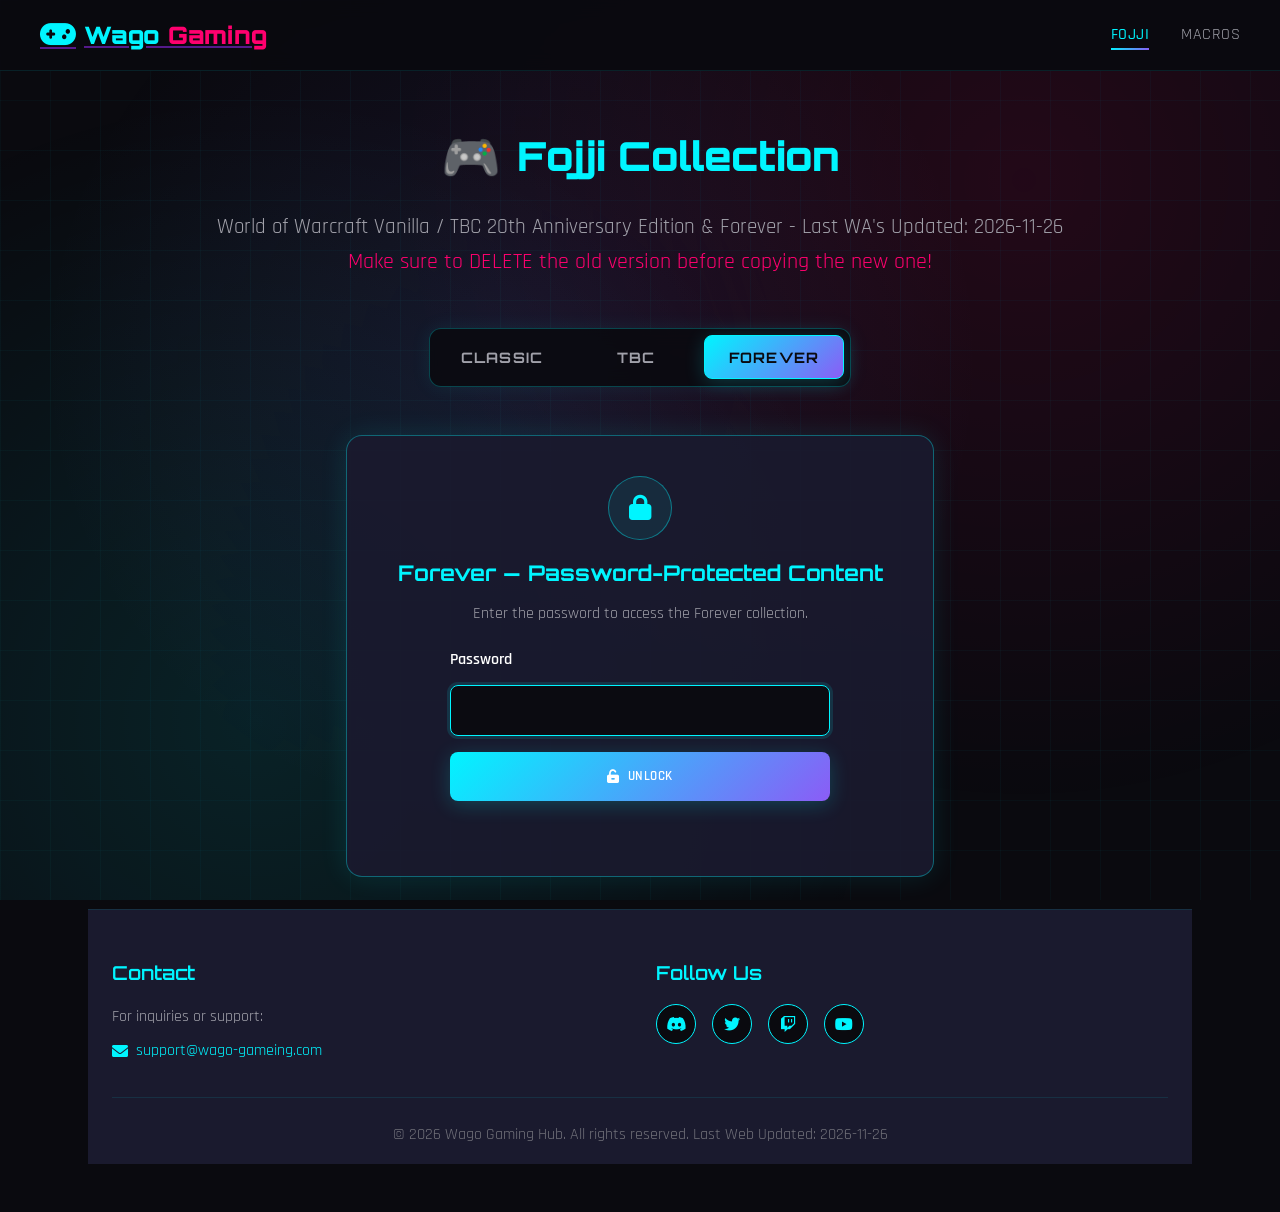
==== commit 98166533: "- change date (as always forget)" ====
--- a/index.html
+++ b/index.html
@@ -50,7 +50,7 @@
             Fojji Collection
           </h2>
           <p class="section-subtitle">
-            World of Warcraft Vanilla / TBC 20th Anniversary Edition & Forever - Last WA's Updated: 2026-11-23
+            World of Warcraft Vanilla / TBC 20th Anniversary Edition & Forever - Last WA's Updated: 2026-11-26
           </p>
           <p class="section-info">Make sure to DELETE the old version before copying the new one!</p>
 
@@ -180,7 +180,7 @@
         </div>
       </div>
       <div class="footer-bottom">
-        <p>&copy; 2026 Wago Gaming Hub. All rights reserved. Last Web Updated: 2026-11-23</p>
+        <p>&copy; 2026 Wago Gaming Hub. All rights reserved. Last Web Updated: 2026-11-26</p>
       </div>
     </footer>
     <script src="script.js"></script>
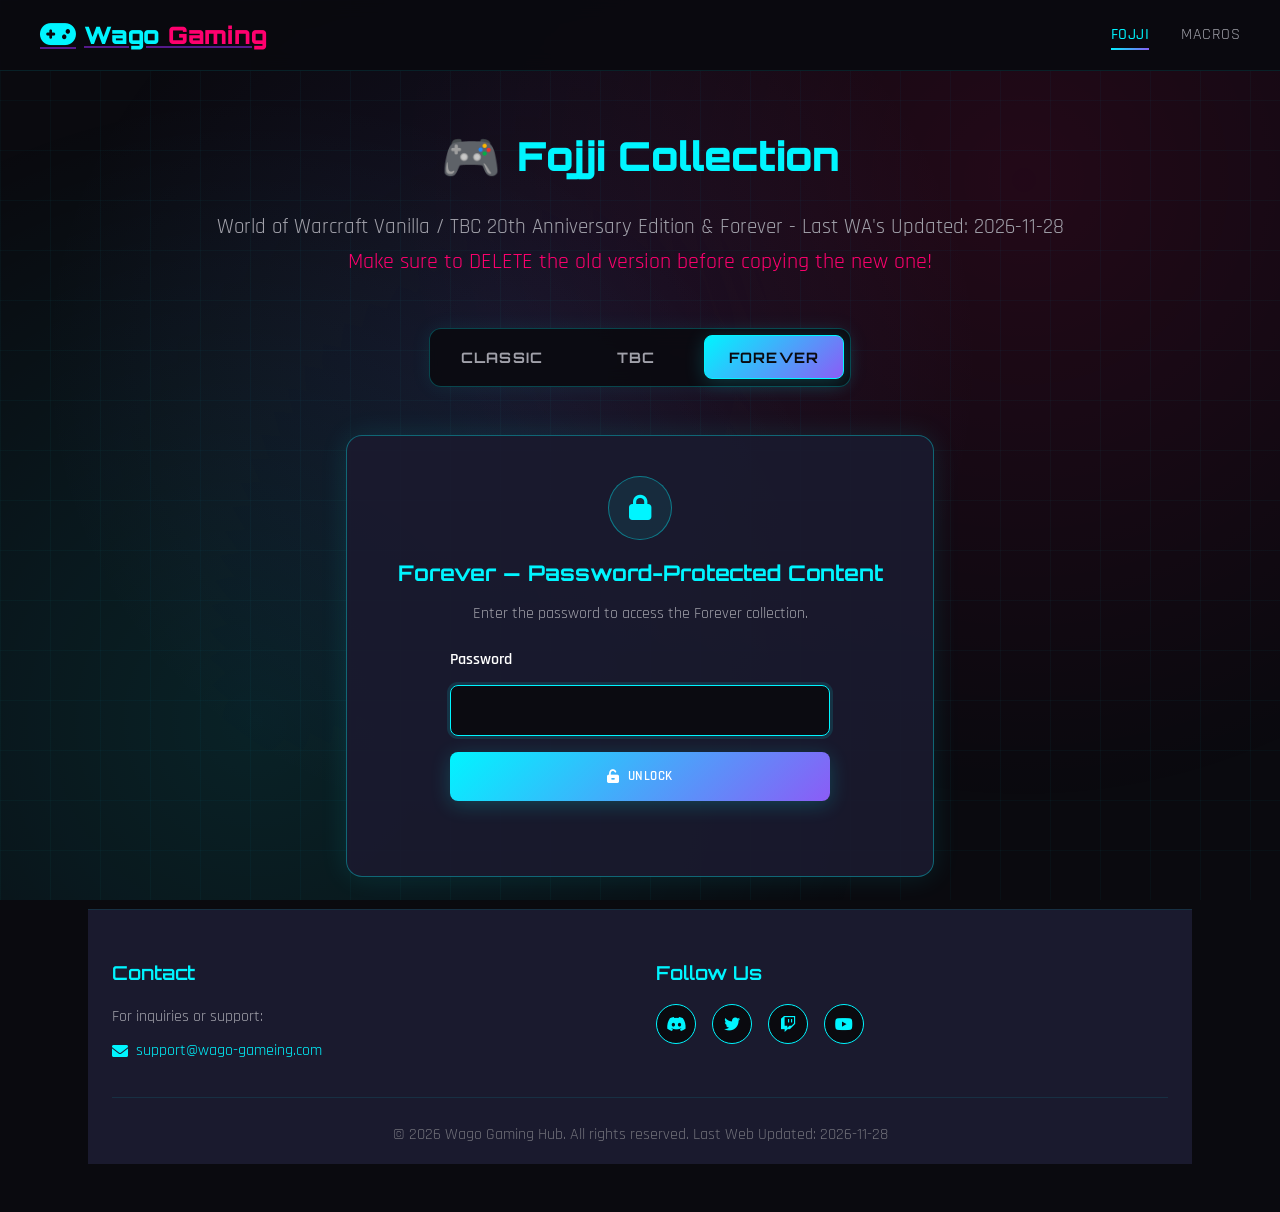
==== commit eebc62fd: "- update" ====
--- a/index.html
+++ b/index.html
@@ -50,7 +50,7 @@
             Fojji Collection
           </h2>
           <p class="section-subtitle">
-            World of Warcraft Vanilla / TBC 20th Anniversary Edition & Forever - Last WA's Updated: 2026-11-26
+            World of Warcraft Vanilla / TBC 20th Anniversary Edition & Forever - Last WA's Updated: 2026-11-28
           </p>
           <p class="section-info">Make sure to DELETE the old version before copying the new one!</p>
 
@@ -180,7 +180,7 @@
         </div>
       </div>
       <div class="footer-bottom">
-        <p>&copy; 2026 Wago Gaming Hub. All rights reserved. Last Web Updated: 2026-11-26</p>
+        <p>&copy; 2026 Wago Gaming Hub. All rights reserved. Last Web Updated: 2026-11-28</p>
       </div>
     </footer>
     <script src="script.js"></script>
